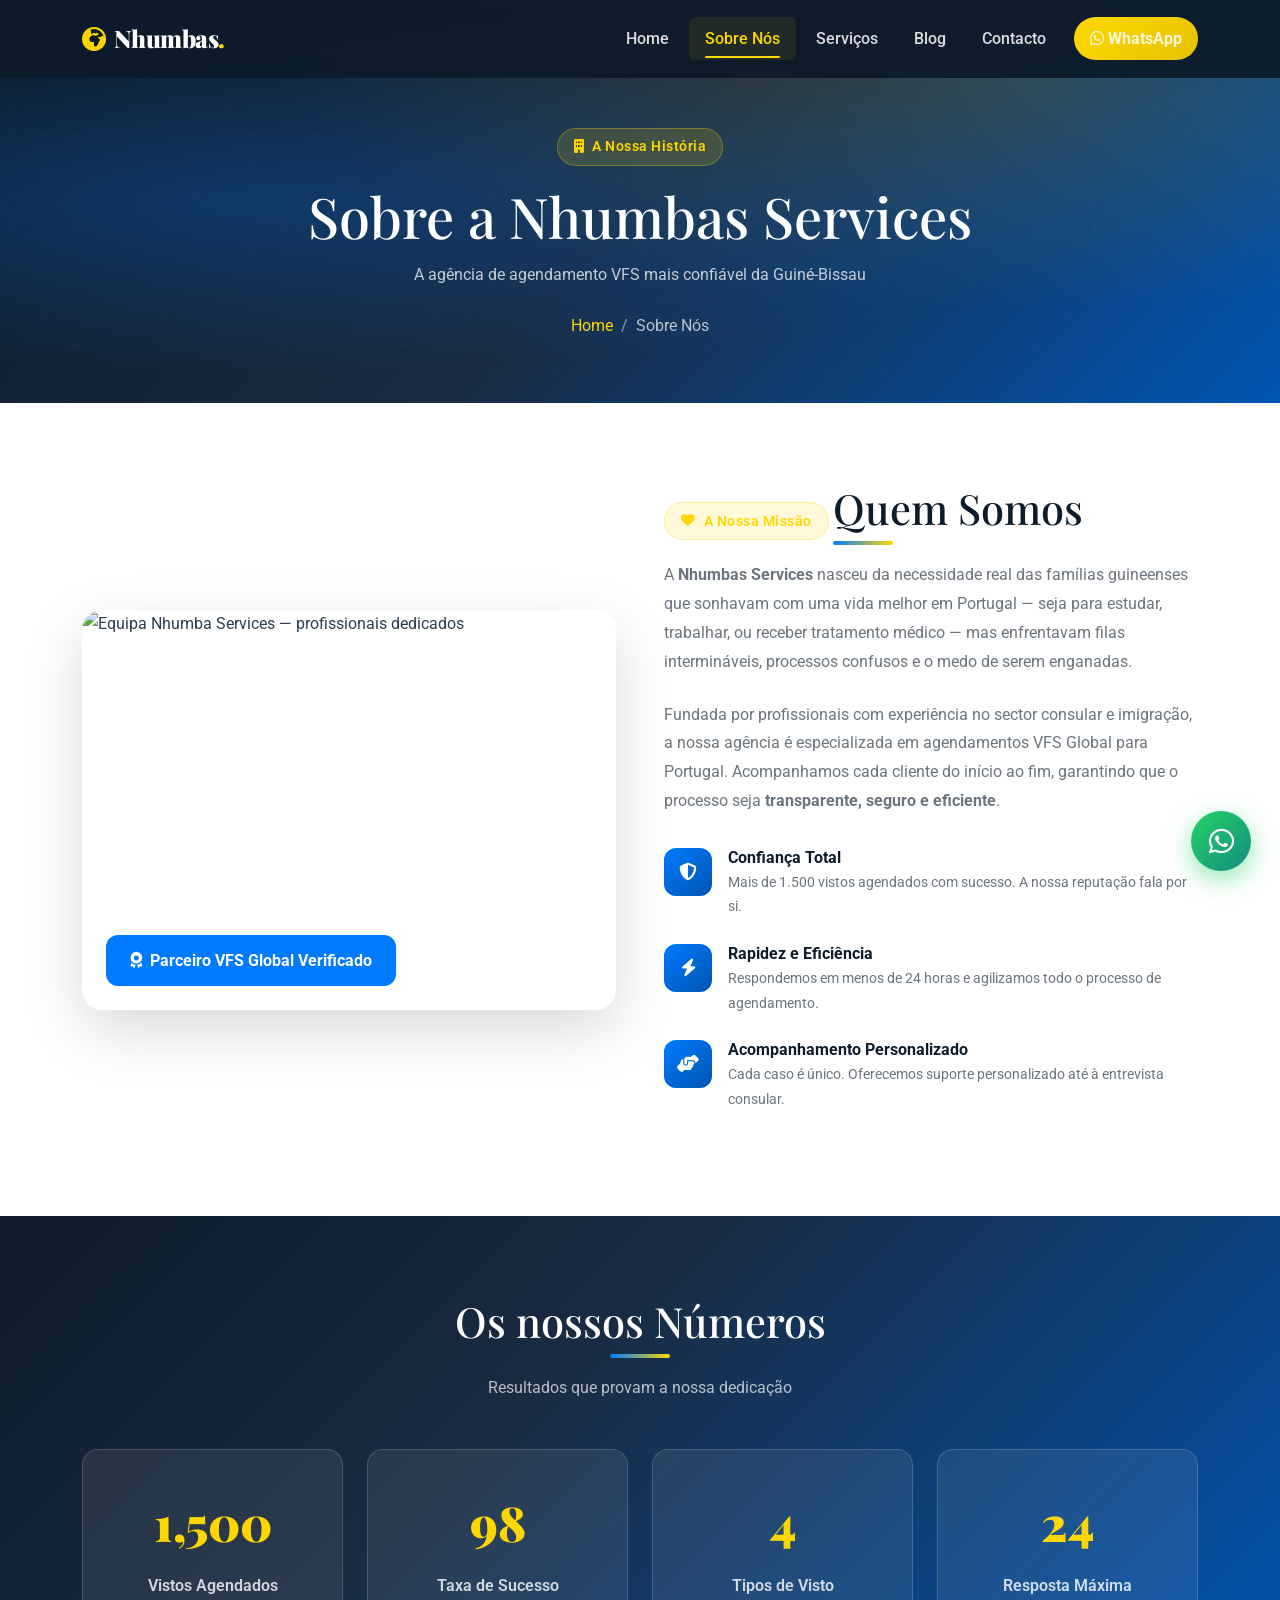
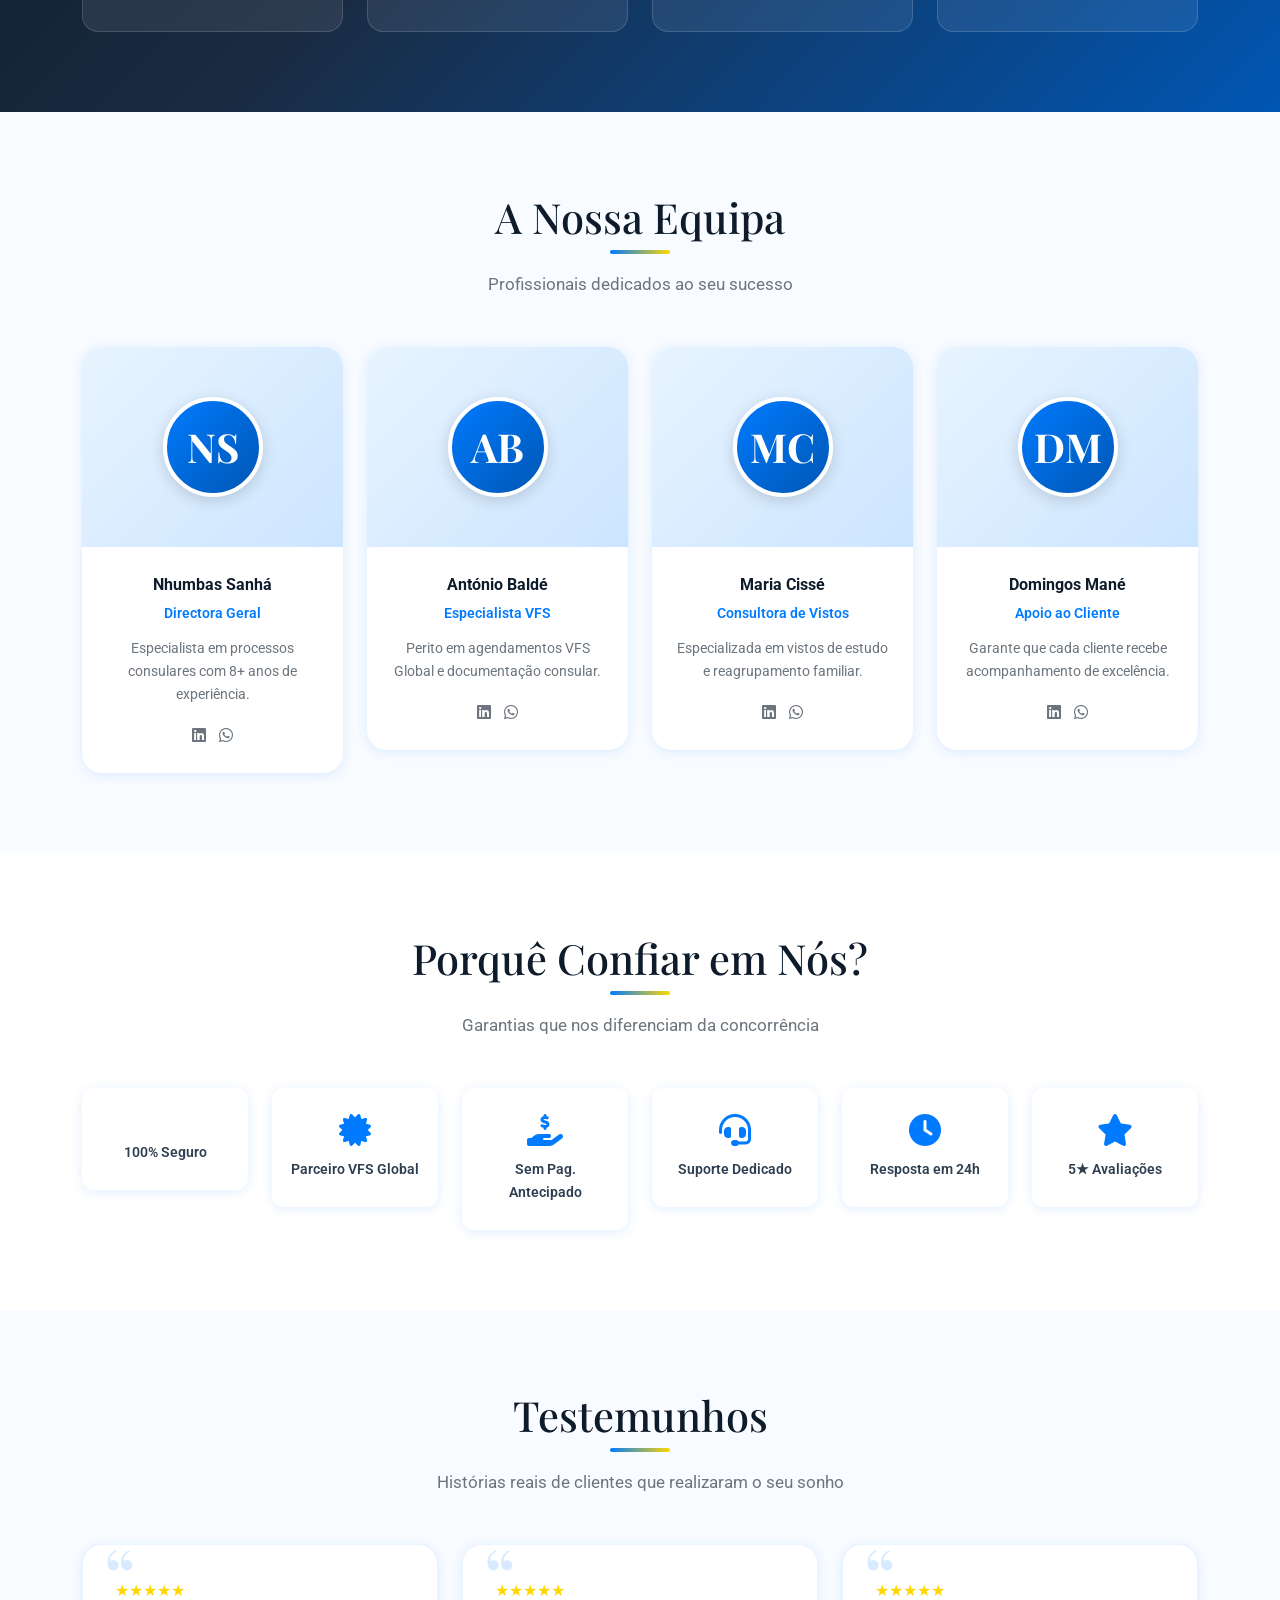
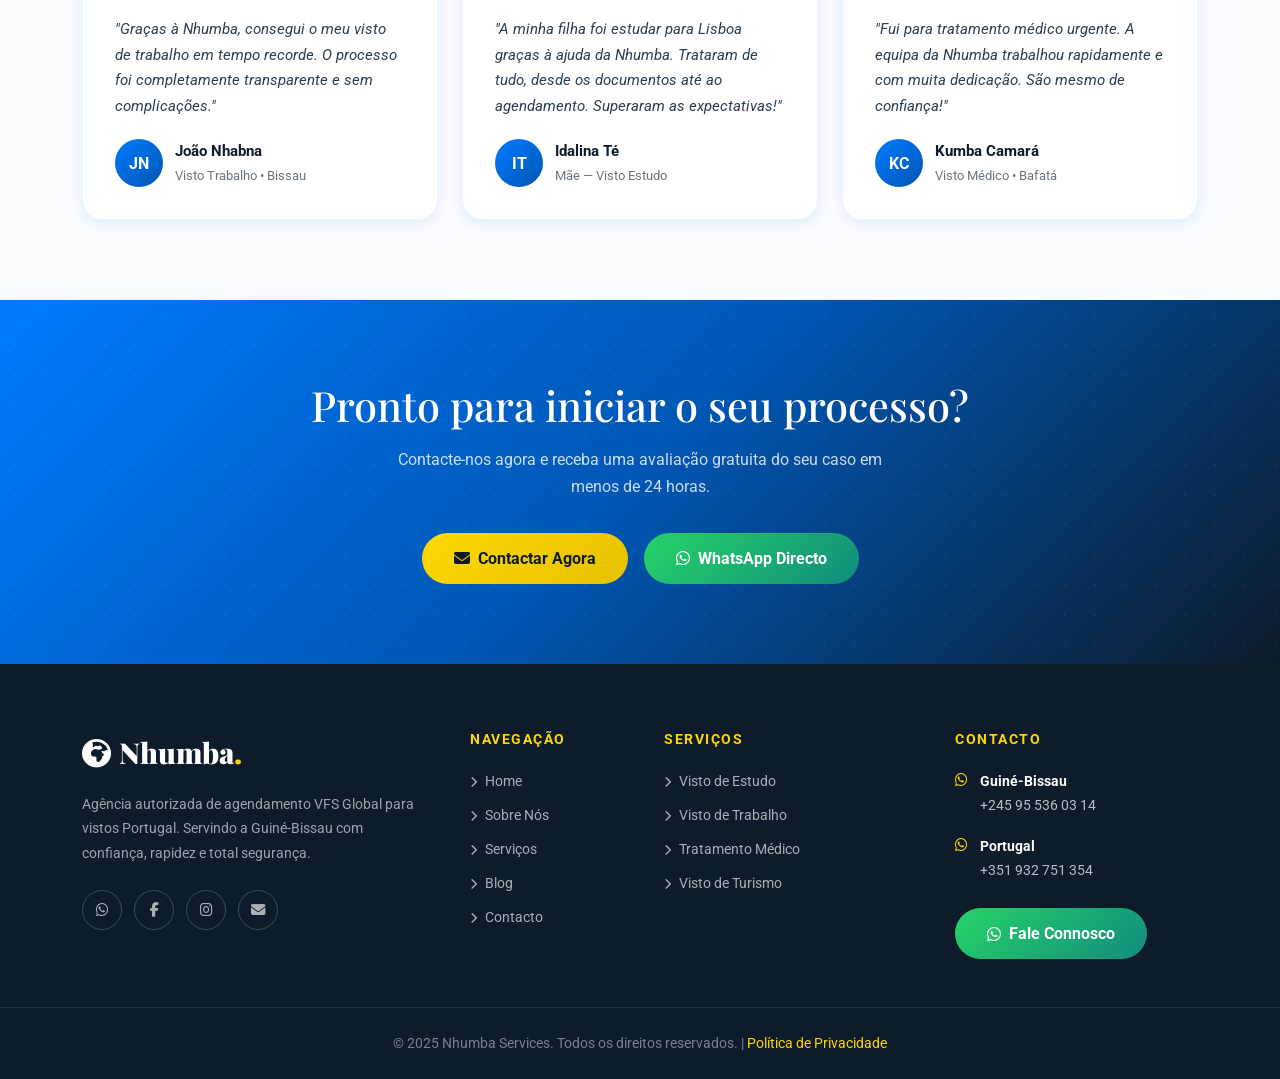
==== about.html @ 0d343d37 "first commit" ====
<!DOCTYPE html>
<html lang="pt">
<head>
  <meta charset="UTF-8"/>
  <meta name="viewport" content="width=device-width, initial-scale=1.0"/>
  <title>Sobre Nós — Nhumbas Services | Agência VFS Guiné-Bissau</title>
  <meta name="description" content="Conheça a Nhumbas Services, a agência mais confiável da Guiné-Bissau para agendamentos VFS Global. A nossa história, missão e equipa."/>
  <link rel="preconnect" href="https://fonts.googleapis.com"/>
  <link rel="preconnect" href="https://fonts.gstatic.com" crossorigin/>
  <link href="https://fonts.googleapis.com/css2?family=Roboto:wght@300;400;500;700;900&family=Playfair+Display:wght@700;900&display=swap" rel="stylesheet"/>
  <link rel="stylesheet" href="https://cdnjs.cloudflare.com/ajax/libs/font-awesome/6.5.0/css/all.min.css"/>
  <link rel="stylesheet" href="https://cdnjs.cloudflare.com/ajax/libs/bootstrap/5.3.2/css/bootstrap.min.css"/>
  <link rel="stylesheet" href="https://cdnjs.cloudflare.com/ajax/libs/aos/2.3.4/aos.css"/>
  <link rel="stylesheet" href="assets/css/style.css"/>
</head>
<body>

<!-- NAVBAR -->
<nav class="navbar navbar-expand-lg fixed-top" id="mainNav">
  <div class="container">
    <a class="navbar-brand" href="index.html"><i class="fas fa-globe-africa me-2 text-accent"></i>Nhumbas<span>.</span></a>
    <button class="navbar-toggler" type="button" data-bs-toggle="collapse" data-bs-target="#navbarNav">
      <span class="navbar-toggler-icon"></span>
    </button>
    <div class="collapse navbar-collapse justify-content-end" id="navbarNav">
      <ul class="navbar-nav align-items-lg-center gap-lg-1">
        <li class="nav-item"><a class="nav-link" href="index.html">Home</a></li>
        <li class="nav-item"><a class="nav-link active" href="about.html">Sobre Nós</a></li>
        <li class="nav-item"><a class="nav-link" href="services.html">Serviços</a></li>
        <li class="nav-item"><a class="nav-link" href="blog.html">Blog</a></li>
        <li class="nav-item"><a class="nav-link" href="contact.html">Contacto</a></li>
        <li class="nav-item"><a class="nav-link nav-cta" href="https://wa.me/24595536314" target="_blank" rel="noopener"><i class="fab fa-whatsapp"></i> WhatsApp</a></li>
      </ul>
    </div>
  </div>
</nav>

<!-- PAGE HERO -->
<section class="page-hero">
  <div class="hero-img-bg" style="background-image:url('https://images.unsplash.com/photo-1436491865332-7a61a109cc05?w=1400&q=60');"></div>
  <div class="hero-bg-overlay"></div>
  <div class="page-hero-pattern"></div>
  <div class="container page-hero-content text-center">
    <div data-aos="fade-up">
      <span class="hero-badge mb-3"><i class="fas fa-building"></i> A Nossa História</span>
      <h1>Sobre a Nhumbas Services</h1>
      <p style="color:rgba(255,255,255,.75);max-width:600px;margin:.75rem auto 1.5rem;">
        A agência de agendamento VFS mais confiável da Guiné-Bissau
      </p>
      <nav aria-label="breadcrumb">
        <ol class="breadcrumb justify-content-center">
          <li class="breadcrumb-item"><a href="index.html">Home</a></li>
          <li class="breadcrumb-item active">Sobre Nós</li>
        </ol>
      </nav>
    </div>
  </div>
</section>

<!-- ============================================================
     STORY SECTION
     ============================================================ -->
<section class="section-pad">
  <div class="container">
    <div class="row align-items-center g-5">
      <div class="col-lg-6" data-aos="fade-right">
        <div class="about-img-wrap">
          <img src="https://images.unsplash.com/photo-1529156069898-49953e39b3ac?w=800&q=80"
               alt="Equipa Nhumba Services — profissionais dedicados" />
          <div class="about-img-badge">
            <i class="fas fa-award me-2"></i>Parceiro VFS Global Verificado
          </div>
        </div>
      </div>
      <div class="col-lg-6" data-aos="fade-left">
        <span class="hero-badge mb-3 d-inline-flex"><i class="fas fa-heart"></i> A Nossa Missão</span>
        <h2 class="section-title">Quem Somos</h2>
        <p style="color:var(--text-light);line-height:1.8;margin-bottom:1.5rem;">
          A <strong>Nhumbas Services</strong> nasceu da necessidade real das famílias guineenses que sonhavam com uma vida melhor em Portugal — seja para estudar, trabalhar, ou receber tratamento médico — mas enfrentavam filas intermináveis, processos confusos e o medo de serem enganadas.
        </p>
        <p style="color:var(--text-light);line-height:1.8;margin-bottom:2rem;">
          Fundada por profissionais com experiência no sector consular e imigração, a nossa agência é especializada em agendamentos VFS Global para Portugal. Acompanhamos cada cliente do início ao fim, garantindo que o processo seja <strong>transparente, seguro e eficiente</strong>.
        </p>

        <div class="value-item">
          <div class="value-icon"><i class="fas fa-shield-alt"></i></div>
          <div class="value-text">
            <h6>Confiança Total</h6>
            <p>Mais de 1.500 vistos agendados com sucesso. A nossa reputação fala por si.</p>
          </div>
        </div>
        <div class="value-item">
          <div class="value-icon"><i class="fas fa-bolt"></i></div>
          <div class="value-text">
            <h6>Rapidez e Eficiência</h6>
            <p>Respondemos em menos de 24 horas e agilizamos todo o processo de agendamento.</p>
          </div>
        </div>
        <div class="value-item">
          <div class="value-icon"><i class="fas fa-hands-helping"></i></div>
          <div class="value-text">
            <h6>Acompanhamento Personalizado</h6>
            <p>Cada caso é único. Oferecemos suporte personalizado até à entrevista consular.</p>
          </div>
        </div>
      </div>
    </div>
  </div>
</section>

<!-- ============================================================
     NUMBERS / STATS
     ============================================================ -->
<section class="section-pad bg-primary-gradient">
  <div class="container">
    <div class="text-center mb-5" data-aos="fade-up">
      <h2 style="color:#fff;" class="section-title text-center" style="color:#fff">Os nossos Números</h2>
      <p style="color:rgba(255,255,255,.7);">Resultados que provam a nossa dedicação</p>
    </div>
    <div class="row g-4 text-center">
      <div class="col-6 col-md-3" data-aos="zoom-in" data-aos-delay="0">
        <div style="background:rgba(255,255,255,.08);border-radius:16px;padding:2rem 1rem;border:1px solid rgba(255,255,255,.15);">
          <div style="font-family:var(--font-display);font-size:3rem;font-weight:900;color:var(--accent);" data-counter="1500" data-suffix="+">0+</div>
          <div style="color:rgba(255,255,255,.8);font-weight:600;margin-top:.5rem;">Vistos Agendados</div>
        </div>
      </div>
      <div class="col-6 col-md-3" data-aos="zoom-in" data-aos-delay="100">
        <div style="background:rgba(255,255,255,.08);border-radius:16px;padding:2rem 1rem;border:1px solid rgba(255,255,255,.15);">
          <div style="font-family:var(--font-display);font-size:3rem;font-weight:900;color:var(--accent);" data-counter="98" data-suffix="%">0%</div>
          <div style="color:rgba(255,255,255,.8);font-weight:600;margin-top:.5rem;">Taxa de Sucesso</div>
        </div>
      </div>
      <div class="col-6 col-md-3" data-aos="zoom-in" data-aos-delay="200">
        <div style="background:rgba(255,255,255,.08);border-radius:16px;padding:2rem 1rem;border:1px solid rgba(255,255,255,.15);">
          <div style="font-family:var(--font-display);font-size:3rem;font-weight:900;color:var(--accent);" data-counter="4" data-suffix="">0</div>
          <div style="color:rgba(255,255,255,.8);font-weight:600;margin-top:.5rem;">Tipos de Visto</div>
        </div>
      </div>
      <div class="col-6 col-md-3" data-aos="zoom-in" data-aos-delay="300">
        <div style="background:rgba(255,255,255,.08);border-radius:16px;padding:2rem 1rem;border:1px solid rgba(255,255,255,.15);">
          <div style="font-family:var(--font-display);font-size:3rem;font-weight:900;color:var(--accent);" data-counter="24" data-suffix="h">0h</div>
          <div style="color:rgba(255,255,255,.8);font-weight:600;margin-top:.5rem;">Resposta Máxima</div>
        </div>
      </div>
    </div>
  </div>
</section>

<!-- ============================================================
     TEAM
     ============================================================ -->
<section class="section-pad bg-light-blue">
  <div class="container">
    <div class="text-center mb-5" data-aos="fade-up">
      <h2 class="section-title text-center">A Nossa Equipa</h2>
      <p class="section-subtitle">Profissionais dedicados ao seu sucesso</p>
    </div>
    <div class="row g-4 justify-content-center">
      <div class="col-sm-6 col-lg-3" data-aos="fade-up" data-aos-delay="0">
        <div class="team-card">
          <div class="team-img-wrap">
            <div class="team-avatar">NS</div>
          </div>
          <div class="team-info">
            <div class="team-name">Nhumbas Sanhá</div>
            <div class="team-role">Directora Geral</div>
            <p style="color:var(--text-light);font-size:.85rem;margin-bottom:1rem;">Especialista em processos consulares com 8+ anos de experiência.</p>
            <div class="team-social">
              <a href="#" aria-label="LinkedIn"><i class="fab fa-linkedin"></i></a>
              <a href="https://wa.me/245955360314" aria-label="WhatsApp"><i class="fab fa-whatsapp"></i></a>
            </div>
          </div>
        </div>
      </div>
      <div class="col-sm-6 col-lg-3" data-aos="fade-up" data-aos-delay="100">
        <div class="team-card">
          <div class="team-img-wrap">
            <div class="team-avatar">AB</div>
          </div>
          <div class="team-info">
            <div class="team-name">António Baldé</div>
            <div class="team-role">Especialista VFS</div>
            <p style="color:var(--text-light);font-size:.85rem;margin-bottom:1rem;">Perito em agendamentos VFS Global e documentação consular.</p>
            <div class="team-social">
              <a href="#" aria-label="LinkedIn"><i class="fab fa-linkedin"></i></a>
              <a href="https://wa.me/245955360314" aria-label="WhatsApp"><i class="fab fa-whatsapp"></i></a>
            </div>
          </div>
        </div>
      </div>
      <div class="col-sm-6 col-lg-3" data-aos="fade-up" data-aos-delay="200">
        <div class="team-card">
          <div class="team-img-wrap">
            <div class="team-avatar">MC</div>
          </div>
          <div class="team-info">
            <div class="team-name">Maria Cissé</div>
            <div class="team-role">Consultora de Vistos</div>
            <p style="color:var(--text-light);font-size:.85rem;margin-bottom:1rem;">Especializada em vistos de estudo e reagrupamento familiar.</p>
            <div class="team-social">
              <a href="#" aria-label="LinkedIn"><i class="fab fa-linkedin"></i></a>
              <a href="https://wa.me/245955360314" aria-label="WhatsApp"><i class="fab fa-whatsapp"></i></a>
            </div>
          </div>
        </div>
      </div>
      <div class="col-sm-6 col-lg-3" data-aos="fade-up" data-aos-delay="300">
        <div class="team-card">
          <div class="team-img-wrap">
            <div class="team-avatar">DM</div>
          </div>
          <div class="team-info">
            <div class="team-name">Domingos Mané</div>
            <div class="team-role">Apoio ao Cliente</div>
            <p style="color:var(--text-light);font-size:.85rem;margin-bottom:1rem;">Garante que cada cliente recebe acompanhamento de excelência.</p>
            <div class="team-social">
              <a href="#" aria-label="LinkedIn"><i class="fab fa-linkedin"></i></a>
              <a href="https://wa.me/245955360314" aria-label="WhatsApp"><i class="fab fa-whatsapp"></i></a>
            </div>
          </div>
        </div>
      </div>
    </div>
  </div>
</section>

<!-- ============================================================
     TRUST BADGES
     ============================================================ -->
<section class="section-pad">
  <div class="container">
    <div class="text-center mb-5" data-aos="fade-up">
      <h2 class="section-title text-center">Porquê Confiar em Nós?</h2>
      <p class="section-subtitle">Garantias que nos diferenciam da concorrência</p>
    </div>
    <div class="row g-4">
      <div class="col-6 col-md-4 col-lg-2" data-aos="zoom-in" data-aos-delay="0">
        <div class="trust-badge">
          <i class="fas fa-shield-check"></i>
          <p>100% Seguro</p>
        </div>
      </div>
      <div class="col-6 col-md-4 col-lg-2" data-aos="zoom-in" data-aos-delay="50">
        <div class="trust-badge">
          <i class="fas fa-certificate"></i>
          <p>Parceiro VFS Global</p>
        </div>
      </div>
      <div class="col-6 col-md-4 col-lg-2" data-aos="zoom-in" data-aos-delay="100">
        <div class="trust-badge">
          <i class="fas fa-hand-holding-usd"></i>
          <p>Sem Pag. Antecipado</p>
        </div>
      </div>
      <div class="col-6 col-md-4 col-lg-2" data-aos="zoom-in" data-aos-delay="150">
        <div class="trust-badge">
          <i class="fas fa-headset"></i>
          <p>Suporte Dedicado</p>
        </div>
      </div>
      <div class="col-6 col-md-4 col-lg-2" data-aos="zoom-in" data-aos-delay="200">
        <div class="trust-badge">
          <i class="fas fa-clock"></i>
          <p>Resposta em 24h</p>
        </div>
      </div>
      <div class="col-6 col-md-4 col-lg-2" data-aos="zoom-in" data-aos-delay="250">
        <div class="trust-badge">
          <i class="fas fa-star"></i>
          <p>5★ Avaliações</p>
        </div>
      </div>
    </div>
  </div>
</section>

<!-- ============================================================
     TESTIMONIALS
     ============================================================ -->
<section class="section-pad bg-light-blue">
  <div class="container">
    <div class="text-center mb-5" data-aos="fade-up">
      <h2 class="section-title text-center">Testemunhos</h2>
      <p class="section-subtitle">Histórias reais de clientes que realizaram o seu sonho</p>
    </div>
    <div class="row g-4">
      <div class="col-md-6 col-lg-4" data-aos="fade-up" data-aos-delay="0">
        <div class="testimonial-card h-100">
          <div class="testimonial-stars">★★★★★</div>
          <p class="testimonial-text">"Graças à Nhumba, consegui o meu visto de trabalho em tempo recorde. O processo foi completamente transparente e sem complicações."</p>
          <div class="testimonial-author">
            <div class="author-avatar">JN</div>
            <div><div class="author-name">João Nhabna</div><div class="author-role">Visto Trabalho • Bissau</div></div>
          </div>
        </div>
      </div>
      <div class="col-md-6 col-lg-4" data-aos="fade-up" data-aos-delay="100">
        <div class="testimonial-card h-100">
          <div class="testimonial-stars">★★★★★</div>
          <p class="testimonial-text">"A minha filha foi estudar para Lisboa graças à ajuda da Nhumba. Trataram de tudo, desde os documentos até ao agendamento. Superaram as expectativas!"</p>
          <div class="testimonial-author">
            <div class="author-avatar">IT</div>
            <div><div class="author-name">Idalina Té</div><div class="author-role">Mãe — Visto Estudo</div></div>
          </div>
        </div>
      </div>
      <div class="col-md-6 col-lg-4" data-aos="fade-up" data-aos-delay="200">
        <div class="testimonial-card h-100">
          <div class="testimonial-stars">★★★★★</div>
          <p class="testimonial-text">"Fui para tratamento médico urgente. A equipa da Nhumba trabalhou rapidamente e com muita dedicação. São mesmo de confiança!"</p>
          <div class="testimonial-author">
            <div class="author-avatar">KC</div>
            <div><div class="author-name">Kumba Camará</div><div class="author-role">Visto Médico • Bafatá</div></div>
          </div>
        </div>
      </div>
    </div>
  </div>
</section>

<!-- CTA -->
<section class="cta-section">
  <div class="container content text-center">
    <h2 style="color:#fff;margin-bottom:1rem;" data-aos="fade-up">Pronto para iniciar o seu processo?</h2>
    <p style="color:rgba(255,255,255,.8);margin-bottom:2rem;max-width:500px;margin-left:auto;margin-right:auto;" data-aos="fade-up" data-aos-delay="100">
      Contacte-nos agora e receba uma avaliação gratuita do seu caso em menos de 24 horas.
    </p>
    <div class="d-flex gap-3 justify-content-center flex-wrap" data-aos="fade-up" data-aos-delay="200">
      <a href="contact.html" class="btn-accent-custom"><i class="fas fa-envelope"></i> Contactar Agora</a>
      <a href="https://wa.me/245955360314" class="btn-whatsapp" target="_blank" rel="noopener" data-whatsapp="gw"><i class="fab fa-whatsapp"></i> WhatsApp Directo</a>
    </div>
  </div>
</section>

<!-- FOOTER -->
<footer>
  <div class="container">
    <div class="row g-5">
      <div class="col-lg-4 col-md-6">
        <div class="footer-brand"><i class="fas fa-globe-africa me-2"></i>Nhumba<span>.</span></div>
        <p class="footer-desc">Agência autorizada de agendamento VFS Global para vistos Portugal. Servindo a Guiné-Bissau com confiança, rapidez e total segurança.</p>
        <div class="footer-social">
          <a href="https://wa.me/245955360314" target="_blank" rel="noopener" aria-label="WhatsApp"><i class="fab fa-whatsapp"></i></a>
          <a href="#" aria-label="Facebook"><i class="fab fa-facebook-f"></i></a>
          <a href="#" aria-label="Instagram"><i class="fab fa-instagram"></i></a>
          <a href="mailto:info@nhumbaservices.com" aria-label="Email"><i class="fas fa-envelope"></i></a>
        </div>
      </div>
      <div class="col-lg-2 col-md-6 col-6">
        <div class="footer-heading">Navegação</div>
        <ul class="footer-links">
          <li><a href="index.html"><i class="fas fa-chevron-right"></i> Home</a></li>
          <li><a href="about.html"><i class="fas fa-chevron-right"></i> Sobre Nós</a></li>
          <li><a href="services.html"><i class="fas fa-chevron-right"></i> Serviços</a></li>
          <li><a href="blog.html"><i class="fas fa-chevron-right"></i> Blog</a></li>
          <li><a href="contact.html"><i class="fas fa-chevron-right"></i> Contacto</a></li>
        </ul>
      </div>
      <div class="col-lg-3 col-md-6 col-6">
        <div class="footer-heading">Serviços</div>
        <ul class="footer-links">
          <li><a href="services.html#estudo"><i class="fas fa-chevron-right"></i> Visto de Estudo</a></li>
          <li><a href="services.html#trabalho"><i class="fas fa-chevron-right"></i> Visto de Trabalho</a></li>
          <li><a href="services.html#medico"><i class="fas fa-chevron-right"></i> Tratamento Médico</a></li>
          <li><a href="services.html#turismo"><i class="fas fa-chevron-right"></i> Visto de Turismo</a></li>
        </ul>
      </div>
      <div class="col-lg-3 col-md-6">
        <div class="footer-heading">Contacto</div>
        <div class="footer-contact-item"><i class="fab fa-whatsapp"></i><span><strong style="color:#fff;display:block;">Guiné-Bissau</strong>+245 95 536 03 14</span></div>
        <div class="footer-contact-item"><i class="fab fa-whatsapp"></i><span><strong style="color:#fff;display:block;">Portugal</strong>+351 932 751 354</span></div>
        <a href="https://wa.me/245955360314" class="btn-whatsapp mt-2" target="_blank" rel="noopener" data-whatsapp="gw"><i class="fab fa-whatsapp"></i> Fale Connosco</a>
      </div>
    </div>
  </div>
  <div class="footer-bottom">
    <div class="container">© 2025 Nhumba Services. Todos os direitos reservados. | <a href="contact.html">Política de Privacidade</a></div>
  </div>
</footer>

<a class="whatsapp-float" href="https://wa.me/245955360314" target="_blank" rel="noopener" data-whatsapp="gw" aria-label="WhatsApp">
  <i class="fab fa-whatsapp"></i>
  <span class="whatsapp-tooltip">Fale connosco!</span>
</a>
<button id="backToTop" style="position:fixed;bottom:1.8rem;right:5rem;width:44px;height:44px;background:var(--primary);color:#fff;border:none;border-radius:50%;font-size:1.1rem;cursor:pointer;opacity:0;transition:all .3s;z-index:999;" aria-label="Topo"><i class="fas fa-arrow-up"></i></button>

<script src="https://cdnjs.cloudflare.com/ajax/libs/bootstrap/5.3.2/js/bootstrap.bundle.min.js"></script>
<script src="https://cdnjs.cloudflare.com/ajax/libs/aos/2.3.4/aos.js"></script>
<script src="assets/js/main.js"></script>
</body>
</html>
---- assets/css/style.css ----
/* ============================================================
   Nhumbas Services — Custom Stylesheet
   Travel-themed, high-conversion, mobile-first
   ============================================================ */

/* --- Google Fonts & Root Variables --- */
@import url('https://fonts.googleapis.com/css2?family=Roboto:wght@300;400;500;700;900&family=Playfair+Display:wght@700;900&display=swap');

:root {
  --primary:        #007BFF;
  --primary-dark:   #0056b3;
  --primary-light:  #e8f4ff;
  --accent:         #FFD700;
  --accent-dark:    #e6c200;
  --success:        #28a745;
  --dark:           #0d1b2a;
  --dark-mid:       #1a2b42;
  --text:           #2c3e50;
  --text-light:     #6c757d;
  --white:          #ffffff;
  --bg-light:       #f8fbff;
  --border:         #dee2e6;
  --shadow-sm:      0 2px 12px rgba(0,123,255,.12);
  --shadow-md:      0 8px 32px rgba(0,123,255,.18);
  --shadow-lg:      0 20px 60px rgba(0,0,0,.15);
  --radius:         12px;
  --radius-lg:      20px;
  --transition:     all .3s cubic-bezier(.4,0,.2,1);
  --font-display:   'Playfair Display', Georgia, serif;
  --font-body:      'Roboto', sans-serif;
}

/* --- Base Reset & Body --- */
*, *::before, *::after { box-sizing: border-box; margin: 0; padding: 0; }

html { scroll-behavior: smooth; font-size: 16px; }

body {
  font-family: var(--font-body);
  color: var(--text);
  background: var(--white);
  overflow-x: hidden;
  line-height: 1.7;
}

/* --- Typography --- */
h1, h2, h3, h4 { font-family: var(--font-display); line-height: 1.2; }
h1 { font-size: clamp(2rem, 5vw, 3.5rem); }
h2 { font-size: clamp(1.6rem, 3.5vw, 2.6rem); }
h3 { font-size: clamp(1.2rem, 2.5vw, 1.6rem); }

a { color: var(--primary); text-decoration: none; transition: var(--transition); }
a:hover { color: var(--primary-dark); }

.section-title {
  position: relative;
  display: inline-block;
  margin-bottom: 1rem;
  color: var(--dark);
}
.section-title::after {
  content: '';
  display: block;
  width: 60px;
  height: 4px;
  background: linear-gradient(90deg, var(--primary), var(--accent));
  border-radius: 2px;
  margin-top: .5rem;
}
.section-title.text-center::after { margin: .5rem auto 0; }

.section-subtitle {
  color: var(--text-light);
  font-size: 1.05rem;
  max-width: 600px;
  margin: 0 auto 3rem;
}

/* --- Utility --- */
.text-accent   { color: var(--accent) !important; }
.text-primary  { color: var(--primary) !important; }
.bg-primary-gradient {
  background: linear-gradient(135deg, var(--dark) 0%, var(--dark-mid) 40%, var(--primary-dark) 100%);
}
.fw-900 { font-weight: 900; }

/* ============================================================
   NAVBAR
   ============================================================ */
#mainNav {
  background: rgba(13,27,42,.95);
  backdrop-filter: blur(10px);
  -webkit-backdrop-filter: blur(10px);
  transition: var(--transition);
  padding: .8rem 0;
  border-bottom: 2px solid transparent;
}
#mainNav.scrolled {
  background: rgba(13,27,42,1);
  box-shadow: var(--shadow-md);
  border-bottom-color: var(--accent);
}
#mainNav .navbar-brand {
  font-family: var(--font-display);
  font-size: 1.5rem;
  font-weight: 900;
  color: var(--white) !important;
  letter-spacing: -.5px;
}
#mainNav .navbar-brand span { color: var(--accent); }
#mainNav .nav-link {
  color: rgba(255,255,255,.85) !important;
  font-weight: 500;
  padding: .5rem 1rem !important;
  border-radius: 6px;
  transition: var(--transition);
  position: relative;
}
#mainNav .nav-link::after {
  content: '';
  position: absolute;
  bottom: 2px; left: 50%; right: 50%;
  height: 2px;
  background: var(--accent);
  transition: var(--transition);
  border-radius: 2px;
}
#mainNav .nav-link:hover,
#mainNav .nav-link.active {
  color: var(--accent) !important;
  background: rgba(255,215,0,.08);
}
#mainNav .nav-link:hover::after,
#mainNav .nav-link.active::after { left: 1rem; right: 1rem; }

.navbar-toggler {
  border: 2px solid var(--accent) !important;
  border-radius: 6px !important;
}
.navbar-toggler-icon {
  background-image: url("data:image/svg+xml,%3csvg xmlns='http://www.w3.org/2000/svg' viewBox='0 0 30 30'%3e%3cpath stroke='%23FFD700' stroke-linecap='round' stroke-miterlimit='10' stroke-width='2' d='M4 7h22M4 15h22M4 23h22'/%3e%3c/svg%3e") !important;
}
.nav-cta {
  background: linear-gradient(135deg, var(--accent), var(--accent-dark)) !important;
  color: var(--dark) !important;
  font-weight: 700 !important;
  padding: .45rem 1.2rem !important;
  border-radius: 25px !important;
  margin-left: .5rem;
}
.nav-cta:hover { transform: translateY(-1px); box-shadow: 0 4px 15px rgba(255,215,0,.4); }
.nav-cta::after { display: none !important; }

/* ============================================================
   HERO — INDEX
   ============================================================ */
.hero-section {
  min-height: 100vh;
  position: relative;
  display: flex;
  align-items: center;
  overflow: hidden;
  background: linear-gradient(135deg, var(--dark) 0%, #0a2540 45%, #0d3a6b 100%);
}
.hero-bg-overlay {
  position: absolute; inset: 0;
  background:
    radial-gradient(ellipse at 20% 50%, rgba(0,123,255,.25) 0%, transparent 60%),
    radial-gradient(ellipse at 80% 20%, rgba(255,215,0,.12) 0%, transparent 50%);
  z-index: 1;
}
.hero-img-bg {
  position: absolute; inset: 0;
  background: url('https://images.unsplash.com/photo-1436491865332-7a61a109cc05?w=1600&q=80') center/cover no-repeat;
  opacity: .18;
  z-index: 0;
}
.hero-pattern {
  position: absolute; inset: 0;
  background-image: radial-gradient(rgba(255,255,255,.03) 1px, transparent 1px);
  background-size: 40px 40px;
  z-index: 1;
}
.hero-content { position: relative; z-index: 2; }

.hero-badge {
  display: inline-flex;
  align-items: center;
  gap: .5rem;
  background: rgba(255,215,0,.15);
  border: 1px solid rgba(255,215,0,.3);
  color: var(--accent);
  padding: .4rem 1rem;
  border-radius: 25px;
  font-size: .85rem;
  font-weight: 600;
  letter-spacing: .5px;
  margin-bottom: 1.5rem;
}
.hero-title {
  color: var(--white);
  font-size: clamp(2.4rem, 6vw, 4.5rem);
  font-weight: 900;
  line-height: 1.1;
  margin-bottom: 1rem;
  text-shadow: 0 2px 20px rgba(0,0,0,.3);
}
.hero-title span { color: var(--accent); }

.hero-route {
  display: flex;
  align-items: center;
  gap: 1rem;
  margin-bottom: 1.5rem;
  flex-wrap: wrap;
}
.hero-route .flag-pill {
  display: inline-flex;
  align-items: center;
  gap: .6rem;
  background: rgba(255,255,255,.1);
  border: 1px solid rgba(255,255,255,.2);
  backdrop-filter: blur(10px);
  padding: .5rem 1.2rem;
  border-radius: 30px;
  color: var(--white);
  font-weight: 700;
  font-size: 1rem;
}
.hero-route .arrow-icon {
  font-size: 1.5rem;
  color: var(--accent);
  animation: pulse-arrow 1.5s ease-in-out infinite;
}
@keyframes pulse-arrow {
  0%,100% { transform: translateX(0); }
  50% { transform: translateX(6px); }
}

.hero-subtitle {
  color: rgba(255,255,255,.82);
  font-size: 1.15rem;
  margin-bottom: 2.5rem;
  font-weight: 400;
}

.hero-btns { display: flex; gap: 1rem; flex-wrap: wrap; }
.btn-hero-primary {
  background: linear-gradient(135deg, var(--primary), #0056cc);
  color: var(--white);
  border: none;
  padding: .9rem 2.2rem;
  border-radius: 30px;
  font-weight: 700;
  font-size: 1rem;
  display: inline-flex;
  align-items: center;
  gap: .5rem;
  box-shadow: 0 8px 25px rgba(0,123,255,.4);
  transition: var(--transition);
}
.btn-hero-primary:hover {
  transform: translateY(-3px);
  box-shadow: 0 14px 35px rgba(0,123,255,.5);
  color: var(--white);
}
.btn-hero-outline {
  background: transparent;
  color: var(--white);
  border: 2px solid rgba(255,255,255,.4);
  padding: .9rem 2.2rem;
  border-radius: 30px;
  font-weight: 600;
  font-size: 1rem;
  display: inline-flex;
  align-items: center;
  gap: .5rem;
  transition: var(--transition);
}
.btn-hero-outline:hover {
  border-color: var(--accent);
  color: var(--accent);
  background: rgba(255,215,0,.08);
  transform: translateY(-3px);
}

/* Floating stats card */
.hero-stats-card {
  background: rgba(255,255,255,.08);
  border: 1px solid rgba(255,255,255,.15);
  backdrop-filter: blur(20px);
  border-radius: var(--radius-lg);
  padding: 2rem;
  color: var(--white);
}
.stat-item { text-align: center; padding: 1rem 0; }
.stat-number {
  font-family: var(--font-display);
  font-size: 2.4rem;
  font-weight: 900;
  color: var(--accent);
  display: block;
  line-height: 1;
}
.stat-label { font-size: .8rem; color: rgba(255,255,255,.7); margin-top: .3rem; }
.stat-divider { border-color: rgba(255,255,255,.15); }

/* Hero scroll indicator */
.scroll-indicator {
  position: absolute;
  bottom: 2rem; left: 50%;
  transform: translateX(-50%);
  z-index: 2;
  display: flex;
  flex-direction: column;
  align-items: center;
  gap: .4rem;
  color: rgba(255,255,255,.5);
  font-size: .75rem;
  letter-spacing: 1px;
  text-transform: uppercase;
  animation: bounce-scroll 2s ease-in-out infinite;
}
@keyframes bounce-scroll {
  0%,100% { transform: translateX(-50%) translateY(0); }
  50% { transform: translateX(-50%) translateY(6px); }
}

/* ============================================================
   PAGE HERO (inner pages)
   ============================================================ */
.page-hero {
  background: linear-gradient(135deg, var(--dark) 0%, var(--dark-mid) 50%, var(--primary-dark) 100%);
  padding: 8rem 0 4rem;
  position: relative;
  overflow: hidden;
}
.page-hero::before {
  content: '';
  position: absolute; inset: 0;
  background: url('https://images.unsplash.com/photo-1553729459-efe14ef6055d?w=1600&q=60') center/cover;
  opacity: .08;
}
.page-hero-pattern {
  position: absolute; inset: 0;
  background-image: radial-gradient(rgba(255,255,255,.03) 1px, transparent 1px);
  background-size: 30px 30px;
}
.page-hero-content { position: relative; z-index: 2; }
.page-hero h1 { color: var(--white); margin-bottom: .5rem; }
.page-hero .breadcrumb { background: none; padding: 0; margin: 0; }
.page-hero .breadcrumb-item a { color: var(--accent); }
.page-hero .breadcrumb-item.active { color: rgba(255,255,255,.7); }
.page-hero .breadcrumb-item + .breadcrumb-item::before { color: rgba(255,255,255,.5); }

/* ============================================================
   BUTTONS
   ============================================================ */
.btn-primary-custom {
  background: linear-gradient(135deg, var(--primary), var(--primary-dark));
  color: var(--white);
  border: none;
  padding: .75rem 2rem;
  border-radius: 30px;
  font-weight: 700;
  transition: var(--transition);
  display: inline-flex;
  align-items: center;
  gap: .5rem;
}
.btn-primary-custom:hover {
  transform: translateY(-3px);
  box-shadow: 0 10px 28px rgba(0,123,255,.35);
  color: var(--white);
}
.btn-accent-custom {
  background: linear-gradient(135deg, var(--accent), var(--accent-dark));
  color: var(--dark);
  border: none;
  padding: .75rem 2rem;
  border-radius: 30px;
  font-weight: 700;
  transition: var(--transition);
  display: inline-flex;
  align-items: center;
  gap: .5rem;
}
.btn-accent-custom:hover {
  transform: translateY(-3px);
  box-shadow: 0 10px 28px rgba(255,215,0,.4);
  color: var(--dark);
}
.btn-outline-custom {
  background: transparent;
  color: var(--primary);
  border: 2px solid var(--primary);
  padding: .75rem 2rem;
  border-radius: 30px;
  font-weight: 700;
  transition: var(--transition);
  display: inline-flex;
  align-items: center;
  gap: .5rem;
}
.btn-outline-custom:hover {
  background: var(--primary);
  color: var(--white);
  transform: translateY(-3px);
  box-shadow: var(--shadow-sm);
}
.btn-whatsapp {
  background: linear-gradient(135deg, #25d366, #128c7e);
  color: var(--white) !important;
  border: none;
  padding: .75rem 2rem;
  border-radius: 30px;
  font-weight: 700;
  transition: var(--transition);
  display: inline-flex;
  align-items: center;
  gap: .5rem;
  text-decoration: none;
}
.btn-whatsapp:hover {
  transform: translateY(-3px);
  box-shadow: 0 10px 28px rgba(37,211,102,.35);
}

/* ============================================================
   SECTION WRAPPERS
   ============================================================ */
.section-pad { padding: 5rem 0; }
.section-pad-sm { padding: 3rem 0; }
.bg-light-blue { background: var(--bg-light); }
.bg-dark-section {
  background: linear-gradient(135deg, var(--dark) 0%, var(--dark-mid) 100%);
  color: var(--white);
}

/* ============================================================
   BENEFITS STRIP
   ============================================================ */
.benefits-strip {
  background: linear-gradient(90deg, var(--dark) 0%, var(--dark-mid) 100%);
  padding: 1.5rem 0;
  border-top: 3px solid var(--accent);
}
.benefit-item {
  display: flex;
  align-items: center;
  gap: .75rem;
  color: var(--white);
  font-weight: 500;
  font-size: .95rem;
}
.benefit-item .check-icon {
  width: 28px; height: 28px;
  background: var(--success);
  border-radius: 50%;
  display: flex; align-items: center; justify-content: center;
  flex-shrink: 0;
  font-size: .75rem;
  color: var(--white);
}

/* ============================================================
   CARDS — GENERAL
   ============================================================ */
.card-custom {
  background: var(--white);
  border-radius: var(--radius-lg);
  box-shadow: var(--shadow-sm);
  border: none;
  transition: var(--transition);
  overflow: hidden;
}
.card-custom:hover {
  transform: translateY(-8px);
  box-shadow: var(--shadow-md);
}

/* ============================================================
   SERVICE CARDS
   ============================================================ */
.service-card {
  background: var(--white);
  border-radius: var(--radius-lg);
  padding: 2.5rem 2rem;
  text-align: center;
  box-shadow: var(--shadow-sm);
  transition: var(--transition);
  border: 2px solid transparent;
  position: relative;
  overflow: hidden;
}
.service-card::before {
  content: '';
  position: absolute;
  top: 0; left: 0; right: 0;
  height: 4px;
  background: linear-gradient(90deg, var(--primary), var(--accent));
  transform: scaleX(0);
  transform-origin: left;
  transition: var(--transition);
}
.service-card:hover::before { transform: scaleX(1); }
.service-card:hover {
  transform: translateY(-10px);
  box-shadow: var(--shadow-md);
  border-color: rgba(0,123,255,.15);
}
.service-icon {
  width: 80px; height: 80px;
  background: linear-gradient(135deg, var(--primary-light), #cce5ff);
  border-radius: 50%;
  display: flex; align-items: center; justify-content: center;
  margin: 0 auto 1.5rem;
  font-size: 2rem;
  color: var(--primary);
  transition: var(--transition);
}
.service-card:hover .service-icon {
  background: linear-gradient(135deg, var(--primary), var(--primary-dark));
  color: var(--white);
  transform: scale(1.1) rotate(-5deg);
}
.service-card h4 { color: var(--dark); margin-bottom: .75rem; font-size: 1.2rem; }
.service-card p { color: var(--text-light); font-size: .92rem; line-height: 1.6; }

/* ============================================================
   BENEFIT FEATURE CARDS
   ============================================================ */
.feature-card {
  background: var(--white);
  border-radius: var(--radius);
  padding: 2rem;
  box-shadow: var(--shadow-sm);
  border-left: 4px solid var(--primary);
  transition: var(--transition);
  height: 100%;
}
.feature-card:hover { transform: translateX(6px); box-shadow: var(--shadow-md); }
.feature-icon {
  width: 56px; height: 56px;
  background: var(--primary-light);
  border-radius: var(--radius);
  display: flex; align-items: center; justify-content: center;
  font-size: 1.4rem;
  color: var(--primary);
  margin-bottom: 1rem;
}

/* ============================================================
   TESTIMONIALS
   ============================================================ */
.testimonial-card {
  background: var(--white);
  border-radius: var(--radius-lg);
  padding: 2rem;
  box-shadow: var(--shadow-sm);
  position: relative;
  transition: var(--transition);
  border: 1px solid rgba(0,123,255,.08);
}
.testimonial-card:hover { box-shadow: var(--shadow-md); transform: translateY(-4px); }
.testimonial-card::before {
  content: '\201C';
  font-family: var(--font-display);
  font-size: 5rem;
  color: var(--primary);
  opacity: .15;
  position: absolute;
  top: -10px; left: 20px;
  line-height: 1;
}
.testimonial-stars { color: var(--accent); margin-bottom: .75rem; }
.testimonial-text { color: var(--text); font-style: italic; margin-bottom: 1.2rem; font-size: .95rem; }
.testimonial-author { display: flex; align-items: center; gap: .75rem; }
.author-avatar {
  width: 48px; height: 48px;
  background: linear-gradient(135deg, var(--primary), var(--primary-dark));
  border-radius: 50%;
  display: flex; align-items: center; justify-content: center;
  color: var(--white);
  font-weight: 700;
  font-size: 1rem;
  flex-shrink: 0;
}
.author-name { font-weight: 700; color: var(--dark); font-size: .95rem; }
.author-role { font-size: .8rem; color: var(--text-light); }

/* ============================================================
   BLOG CARDS
   ============================================================ */
.blog-card {
  border-radius: var(--radius-lg);
  overflow: hidden;
  box-shadow: var(--shadow-sm);
  transition: var(--transition);
  background: var(--white);
  border: none;
}
.blog-card:hover { transform: translateY(-8px); box-shadow: var(--shadow-md); }
.blog-img-wrap {
  position: relative;
  overflow: hidden;
  height: 220px;
}
.blog-img-wrap img {
  width: 100%; height: 100%;
  object-fit: cover;
  transition: transform .5s ease;
}
.blog-card:hover .blog-img-wrap img { transform: scale(1.08); }
.blog-category-badge {
  position: absolute;
  top: 1rem; left: 1rem;
  background: var(--primary);
  color: var(--white);
  padding: .25rem .8rem;
  border-radius: 20px;
  font-size: .75rem;
  font-weight: 700;
  letter-spacing: .5px;
}
.blog-body { padding: 1.75rem; }
.blog-meta {
  display: flex; align-items: center; gap: 1rem;
  font-size: .8rem; color: var(--text-light); margin-bottom: .75rem;
}
.blog-meta i { color: var(--primary); }
.blog-title {
  font-size: 1.1rem;
  font-weight: 700;
  color: var(--dark);
  margin-bottom: .75rem;
  line-height: 1.4;
  transition: var(--transition);
}
.blog-card:hover .blog-title { color: var(--primary); }
.blog-excerpt { font-size: .88rem; color: var(--text-light); line-height: 1.6; margin-bottom: 1.2rem; }
.read-more {
  color: var(--primary);
  font-weight: 700;
  font-size: .9rem;
  display: inline-flex; align-items: center; gap: .4rem;
}
.read-more i { transition: var(--transition); }
.read-more:hover i { transform: translateX(4px); }

/* ============================================================
   FORMS
   ============================================================ */
.form-section { background: var(--bg-light); }
.form-card {
  background: var(--white);
  border-radius: var(--radius-lg);
  padding: 2.5rem;
  box-shadow: var(--shadow-md);
}
.form-label {
  font-weight: 600;
  color: var(--dark);
  font-size: .9rem;
  margin-bottom: .4rem;
}
.form-control, .form-select {
  border: 2px solid var(--border);
  border-radius: var(--radius);
  padding: .7rem 1rem;
  font-size: .95rem;
  transition: var(--transition);
  background: var(--bg-light);
}
.form-control:focus, .form-select:focus {
  border-color: var(--primary);
  box-shadow: 0 0 0 .2rem rgba(0,123,255,.15);
  background: var(--white);
}
.form-control.is-invalid { border-color: #dc3545; }
.invalid-feedback { font-size: .82rem; }
.btn-submit {
  background: linear-gradient(135deg, var(--primary), var(--primary-dark));
  color: var(--white);
  border: none;
  padding: .85rem 2.5rem;
  border-radius: 30px;
  font-weight: 700;
  font-size: 1rem;
  width: 100%;
  transition: var(--transition);
  display: flex; align-items: center; justify-content: center; gap: .5rem;
}
.btn-submit:hover {
  transform: translateY(-2px);
  box-shadow: 0 10px 28px rgba(0,123,255,.35);
  color: var(--white);
}

/* Form success state */
.form-success {
  text-align: center;
  padding: 3rem;
  display: none;
}
.form-success .success-icon {
  width: 80px; height: 80px;
  background: linear-gradient(135deg, var(--success), #20c997);
  border-radius: 50%;
  display: flex; align-items: center; justify-content: center;
  margin: 0 auto 1.5rem;
  font-size: 2.5rem;
  color: var(--white);
}

/* ============================================================
   CHECKLIST (visa requirements)
   ============================================================ */
.req-list { list-style: none; padding: 0; margin: 0; }
.req-list li {
  display: flex; align-items: flex-start; gap: .75rem;
  padding: .5rem 0;
  border-bottom: 1px solid rgba(0,0,0,.05);
  font-size: .9rem;
  color: var(--text);
}
.req-list li:last-child { border-bottom: none; }
.req-list li .req-icon {
  color: var(--success);
  font-size: 1rem;
  margin-top: .15rem;
  flex-shrink: 0;
}

/* ============================================================
   TEAM CARDS
   ============================================================ */
.team-card {
  background: var(--white);
  border-radius: var(--radius-lg);
  overflow: hidden;
  box-shadow: var(--shadow-sm);
  transition: var(--transition);
  text-align: center;
}
.team-card:hover { transform: translateY(-8px); box-shadow: var(--shadow-md); }
.team-img-wrap {
  background: linear-gradient(135deg, var(--primary-light), #cce5ff);
  height: 200px;
  display: flex; align-items: center; justify-content: center;
}
.team-avatar {
  width: 100px; height: 100px;
  background: linear-gradient(135deg, var(--primary), var(--primary-dark));
  border-radius: 50%;
  display: flex; align-items: center; justify-content: center;
  font-size: 2.5rem;
  color: var(--white);
  font-weight: 700;
  font-family: var(--font-display);
  border: 4px solid var(--white);
  box-shadow: 0 4px 15px rgba(0,0,0,.15);
}
.team-info { padding: 1.5rem; }
.team-name { font-weight: 700; color: var(--dark); margin-bottom: .25rem; }
.team-role { color: var(--primary); font-size: .85rem; font-weight: 600; margin-bottom: .75rem; }
.team-social a {
  color: var(--text-light);
  margin: 0 .3rem;
  transition: var(--transition);
  font-size: 1rem;
}
.team-social a:hover { color: var(--primary); }

/* ============================================================
   CONTACT
   ============================================================ */
.contact-info-card {
  background: linear-gradient(135deg, var(--dark), var(--dark-mid));
  border-radius: var(--radius-lg);
  padding: 2.5rem;
  color: var(--white);
  height: 100%;
}
.contact-item {
  display: flex; align-items: flex-start; gap: 1rem;
  padding: 1rem 0;
  border-bottom: 1px solid rgba(255,255,255,.1);
}
.contact-item:last-child { border-bottom: none; }
.contact-item-icon {
  width: 48px; height: 48px;
  background: rgba(0,123,255,.2);
  border-radius: var(--radius);
  display: flex; align-items: center; justify-content: center;
  font-size: 1.2rem;
  color: var(--accent);
  flex-shrink: 0;
}
.contact-item-text strong {
  display: block; color: var(--accent); font-size: .8rem;
  text-transform: uppercase; letter-spacing: 1px; margin-bottom: .25rem;
}
.contact-item-text span { color: rgba(255,255,255,.85); font-size: .95rem; }

/* WhatsApp floating button */
.whatsapp-float {
  position: fixed;
  bottom: 1.8rem; right: 1.8rem;
  z-index: 9999;
  width: 60px; height: 60px;
  background: linear-gradient(135deg, #25d366, #128c7e);
  border-radius: 50%;
  display: flex; align-items: center; justify-content: center;
  color: var(--white);
  font-size: 1.8rem;
  box-shadow: 0 8px 25px rgba(37,211,102,.5);
  transition: var(--transition);
  animation: wa-pulse 2s ease-in-out infinite;
}
.whatsapp-float:hover {
  transform: scale(1.1);
  color: var(--white);
  box-shadow: 0 12px 35px rgba(37,211,102,.6);
}
@keyframes wa-pulse {
  0%,100% { box-shadow: 0 8px 25px rgba(37,211,102,.5), 0 0 0 0 rgba(37,211,102,.3); }
  50% { box-shadow: 0 8px 25px rgba(37,211,102,.5), 0 0 0 12px rgba(37,211,102,0); }
}

.whatsapp-tooltip {
  position: absolute;
  right: 70px; top: 50%;
  transform: translateY(-50%);
  background: var(--dark);
  color: var(--white);
  padding: .4rem .9rem;
  border-radius: 20px;
  font-size: .8rem;
  white-space: nowrap;
  opacity: 0;
  pointer-events: none;
  transition: var(--transition);
}
.whatsapp-float:hover .whatsapp-tooltip { opacity: 1; }

/* Map */
.map-wrapper {
  border-radius: var(--radius-lg);
  overflow: hidden;
  box-shadow: var(--shadow-md);
  border: 3px solid var(--primary);
}
.map-wrapper iframe { display: block; }

/* ============================================================
   PROCESS / STEPS
   ============================================================ */
.process-step {
  text-align: center;
  position: relative;
  padding: 2rem 1.5rem;
}
.step-number {
  width: 60px; height: 60px;
  background: linear-gradient(135deg, var(--primary), var(--primary-dark));
  border-radius: 50%;
  display: flex; align-items: center; justify-content: center;
  font-family: var(--font-display);
  font-size: 1.4rem;
  font-weight: 900;
  color: var(--white);
  margin: 0 auto 1.2rem;
  box-shadow: 0 6px 20px rgba(0,123,255,.3);
  position: relative;
  z-index: 2;
}
.step-connector {
  position: absolute;
  top: 3.2rem; left: 60%; right: -10%;
  height: 2px;
  background: linear-gradient(90deg, var(--primary), transparent);
  z-index: 1;
}
@media (max-width: 767px) { .step-connector { display: none; } }
.process-step h5 { color: var(--dark); margin-bottom: .5rem; font-size: 1rem; }
.process-step p { color: var(--text-light); font-size: .87rem; }

/* ============================================================
   CTA SECTION
   ============================================================ */
.cta-section {
  background: linear-gradient(135deg, var(--primary) 0%, var(--primary-dark) 50%, var(--dark) 100%);
  padding: 5rem 0;
  position: relative;
  overflow: hidden;
}
.cta-section::before {
  content: '';
  position: absolute; inset: 0;
  background-image: radial-gradient(rgba(255,255,255,.05) 1px, transparent 1px);
  background-size: 30px 30px;
}
.cta-section .content { position: relative; z-index: 2; }

/* ============================================================
   ABOUT PAGE
   ============================================================ */
.about-img-wrap {
  position: relative;
  border-radius: var(--radius-lg);
  overflow: hidden;
  box-shadow: var(--shadow-lg);
}
.about-img-wrap img { width: 100%; height: 400px; object-fit: cover; display: block; }
.about-img-badge {
  position: absolute;
  bottom: 1.5rem; left: 1.5rem;
  background: var(--primary);
  color: var(--white);
  padding: .75rem 1.5rem;
  border-radius: var(--radius);
  font-weight: 700;
}
.value-item {
  display: flex; gap: 1rem; align-items: flex-start;
  margin-bottom: 1.5rem;
}
.value-icon {
  width: 48px; height: 48px;
  background: linear-gradient(135deg, var(--primary), var(--primary-dark));
  border-radius: var(--radius);
  display: flex; align-items: center; justify-content: center;
  color: var(--white);
  font-size: 1.1rem;
  flex-shrink: 0;
}
.value-text h6 { color: var(--dark); font-weight: 700; margin-bottom: .25rem; }
.value-text p { color: var(--text-light); font-size: .9rem; margin: 0; }

/* Trust badges */
.trust-badge {
  background: var(--white);
  border-radius: var(--radius);
  padding: 1.5rem 1rem;
  text-align: center;
  box-shadow: var(--shadow-sm);
  transition: var(--transition);
  border: 2px solid transparent;
}
.trust-badge:hover { border-color: var(--primary); transform: translateY(-4px); }
.trust-badge i { font-size: 2rem; color: var(--primary); margin-bottom: .75rem; }
.trust-badge p { font-size: .85rem; color: var(--text); margin: 0; font-weight: 600; }

/* ============================================================
   SERVICES DETAIL PAGE
   ============================================================ */
.visa-detail-card {
  background: var(--white);
  border-radius: var(--radius-lg);
  overflow: hidden;
  box-shadow: var(--shadow-sm);
  transition: var(--transition);
  border: 2px solid transparent;
}
.visa-detail-card:hover { box-shadow: var(--shadow-md); border-color: var(--primary); }
.visa-card-header {
  background: linear-gradient(135deg, var(--primary), var(--primary-dark));
  padding: 2rem;
  color: var(--white);
  display: flex; align-items: center; gap: 1rem;
}
.visa-card-header .visa-icon {
  width: 64px; height: 64px;
  background: rgba(255,255,255,.15);
  border-radius: var(--radius);
  display: flex; align-items: center; justify-content: center;
  font-size: 2rem;
}
.visa-card-body { padding: 2rem; }
.visa-card-body h5 { color: var(--dark); margin-bottom: 1rem; font-size: 1rem; font-weight: 700; }
.timeline-item {
  display: flex; align-items: center; gap: .5rem;
  background: var(--primary-light);
  border-radius: var(--radius);
  padding: .5rem 1rem;
  margin-bottom: .5rem;
  font-size: .85rem;
  font-weight: 600;
  color: var(--primary-dark);
}
.price-tag {
  display: inline-flex; align-items: center; gap: .4rem;
  background: linear-gradient(135deg, var(--accent), var(--accent-dark));
  color: var(--dark);
  padding: .4rem 1rem;
  border-radius: 20px;
  font-weight: 700;
  font-size: .85rem;
}

/* ============================================================
   FLAGS (inline SVG)
   ============================================================ */
.flag-gb { /* Guinea-Bissau */
  display: inline-flex;
  width: 32px; height: 22px;
  border-radius: 3px;
  overflow: hidden;
  flex-shrink: 0;
}
.flag-pt { /* Portugal */
  display: inline-flex;
  width: 32px; height: 22px;
  border-radius: 3px;
  overflow: hidden;
  flex-shrink: 0;
}

/* ============================================================
   FOOTER
   ============================================================ */
footer {
  background: var(--dark);
  color: rgba(255,255,255,.8);
  padding: 4rem 0 0;
}
.footer-brand {
  font-family: var(--font-display);
  font-size: 1.8rem;
  font-weight: 900;
  color: var(--white);
}
.footer-brand span { color: var(--accent); }
.footer-desc { color: rgba(255,255,255,.6); font-size: .9rem; line-height: 1.7; margin: 1rem 0 1.5rem; }
.footer-heading {
  color: var(--accent);
  font-size: .85rem;
  font-weight: 700;
  letter-spacing: 1.5px;
  text-transform: uppercase;
  margin-bottom: 1.2rem;
}
.footer-links { list-style: none; padding: 0; }
.footer-links li { margin-bottom: .6rem; }
.footer-links a {
  color: rgba(255,255,255,.65);
  font-size: .9rem;
  transition: var(--transition);
  display: flex; align-items: center; gap: .5rem;
}
.footer-links a:hover { color: var(--accent); padding-left: .5rem; }
.footer-links a i { font-size: .7rem; }
.footer-contact-item {
  display: flex; align-items: flex-start; gap: .75rem;
  margin-bottom: 1rem;
  color: rgba(255,255,255,.7);
  font-size: .9rem;
}
.footer-contact-item i { color: var(--accent); margin-top: .2rem; flex-shrink: 0; }
.footer-social a {
  width: 40px; height: 40px;
  border-radius: 50%;
  border: 1px solid rgba(255,255,255,.2);
  display: inline-flex; align-items: center; justify-content: center;
  color: rgba(255,255,255,.65);
  margin-right: .5rem;
  transition: var(--transition);
  font-size: .9rem;
}
.footer-social a:hover {
  background: var(--primary);
  border-color: var(--primary);
  color: var(--white);
  transform: translateY(-3px);
}
.footer-bottom {
  border-top: 1px solid rgba(255,255,255,.1);
  padding: 1.5rem 0;
  margin-top: 3rem;
  text-align: center;
  color: rgba(255,255,255,.45);
  font-size: .85rem;
}
.footer-bottom a { color: var(--accent); }

/* ============================================================
   ANIMATIONS
   ============================================================ */
[data-aos] { pointer-events: none; }
[data-aos].aos-animate { pointer-events: auto; }

/* Counter animation */
.counter-num { font-family: var(--font-display); }

/* Loading spinner for form */
.spinner-btn {
  width: 20px; height: 20px;
  border: 2px solid rgba(255,255,255,.3);
  border-top-color: var(--white);
  border-radius: 50%;
  animation: spin .7s linear infinite;
  display: none;
}
@keyframes spin { to { transform: rotate(360deg); } }

/* ============================================================
   RESPONSIVE OVERRIDES
   ============================================================ */
@media (max-width: 991px) {
  #mainNav .navbar-collapse {
    background: rgba(13,27,42,.98);
    border-radius: var(--radius);
    padding: 1rem;
    margin-top: .5rem;
  }
}
@media (max-width: 767px) {
  .hero-section { min-height: auto; padding: 8rem 0 4rem; }
  .section-pad { padding: 3rem 0; }
  .service-card { padding: 2rem 1.5rem; }
  .form-card { padding: 1.5rem; }
  .contact-info-card { padding: 1.5rem; }
  .whatsapp-float { width: 52px; height: 52px; font-size: 1.5rem; bottom: 1.2rem; right: 1.2rem; }
}
@media (max-width: 575px) {
  .hero-btns { flex-direction: column; }
  .hero-btns .btn-hero-primary,
  .hero-btns .btn-hero-outline { justify-content: center; }
}

/* ============================================================
   CUSTOM SCROLLBAR
   ============================================================ */
::-webkit-scrollbar { width: 8px; }
::-webkit-scrollbar-track { background: var(--dark); }
::-webkit-scrollbar-thumb { background: var(--primary); border-radius: 4px; }
::-webkit-scrollbar-thumb:hover { background: var(--primary-dark); }

/* ============================================================
   BLOG DETAIL (in-page modals or expansion) 
   ============================================================ */
.blog-full-page .page-hero {
  padding: 7rem 0 3rem;
}
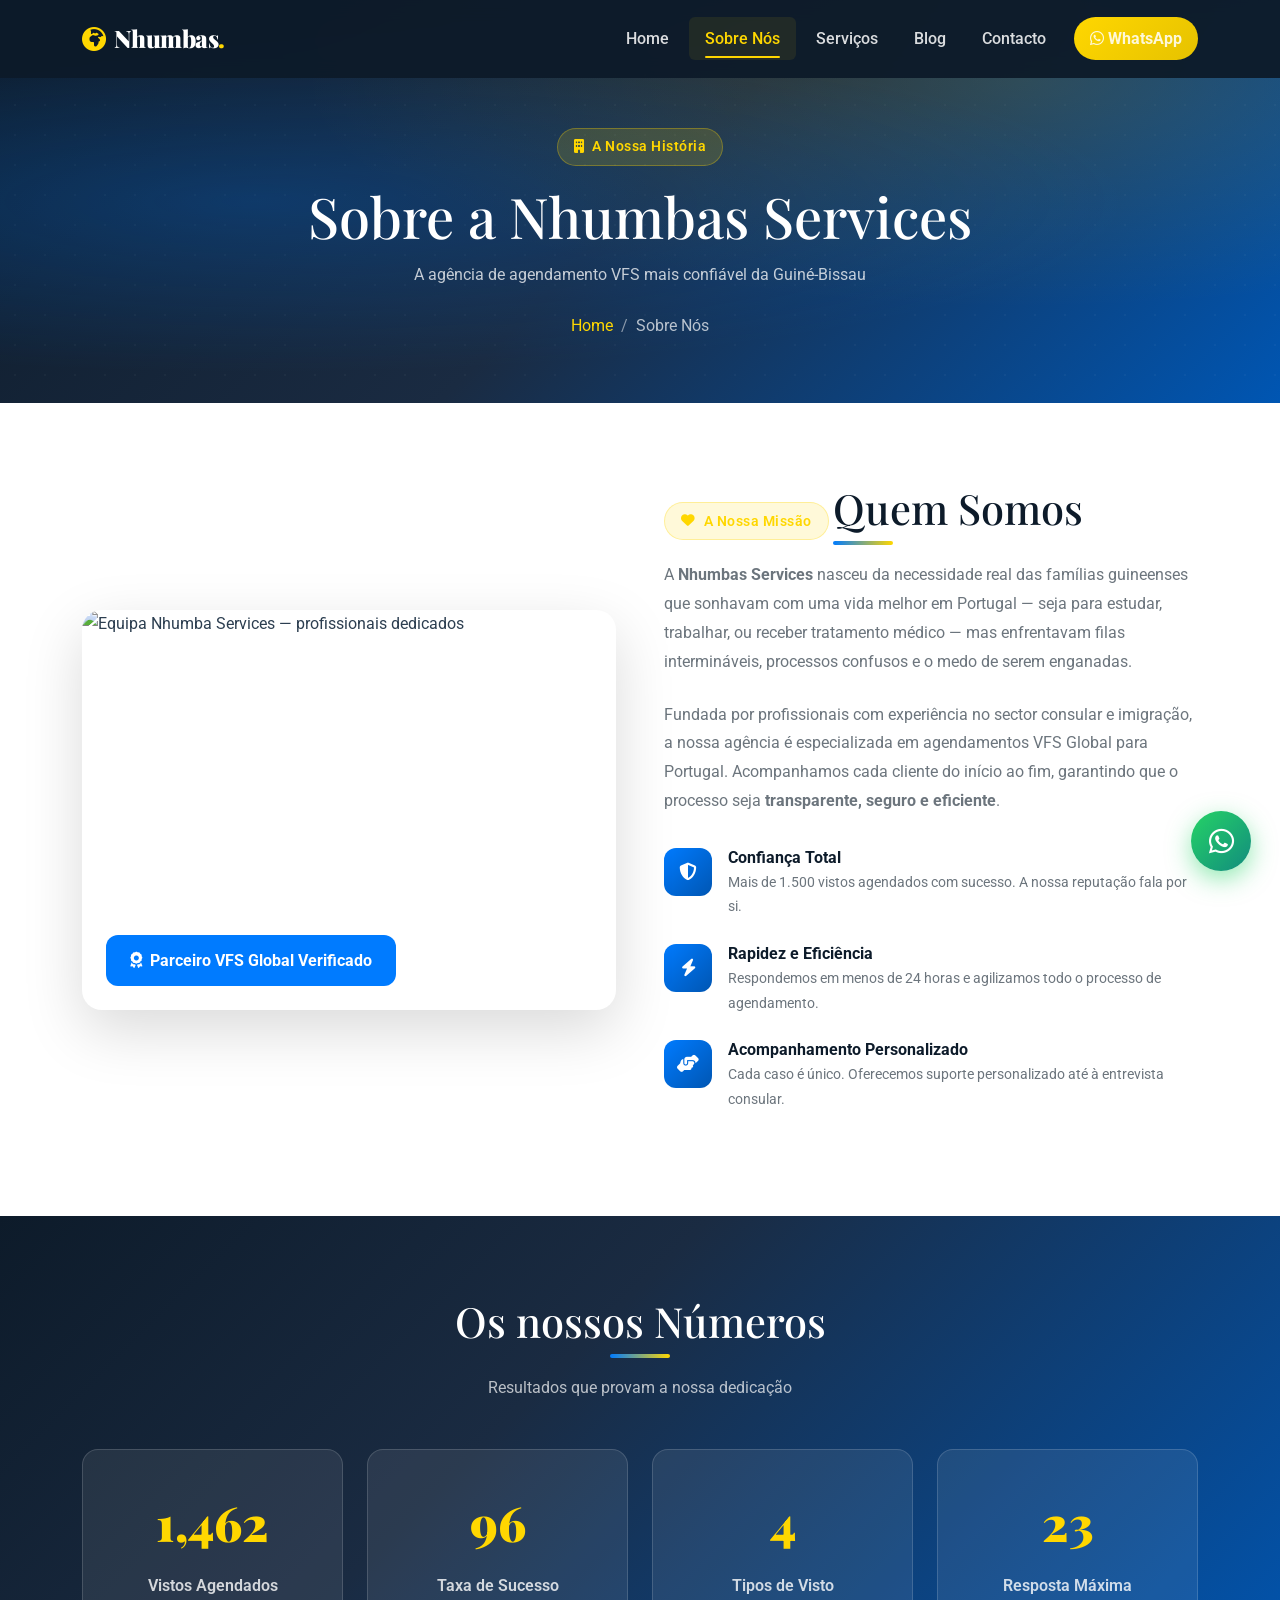
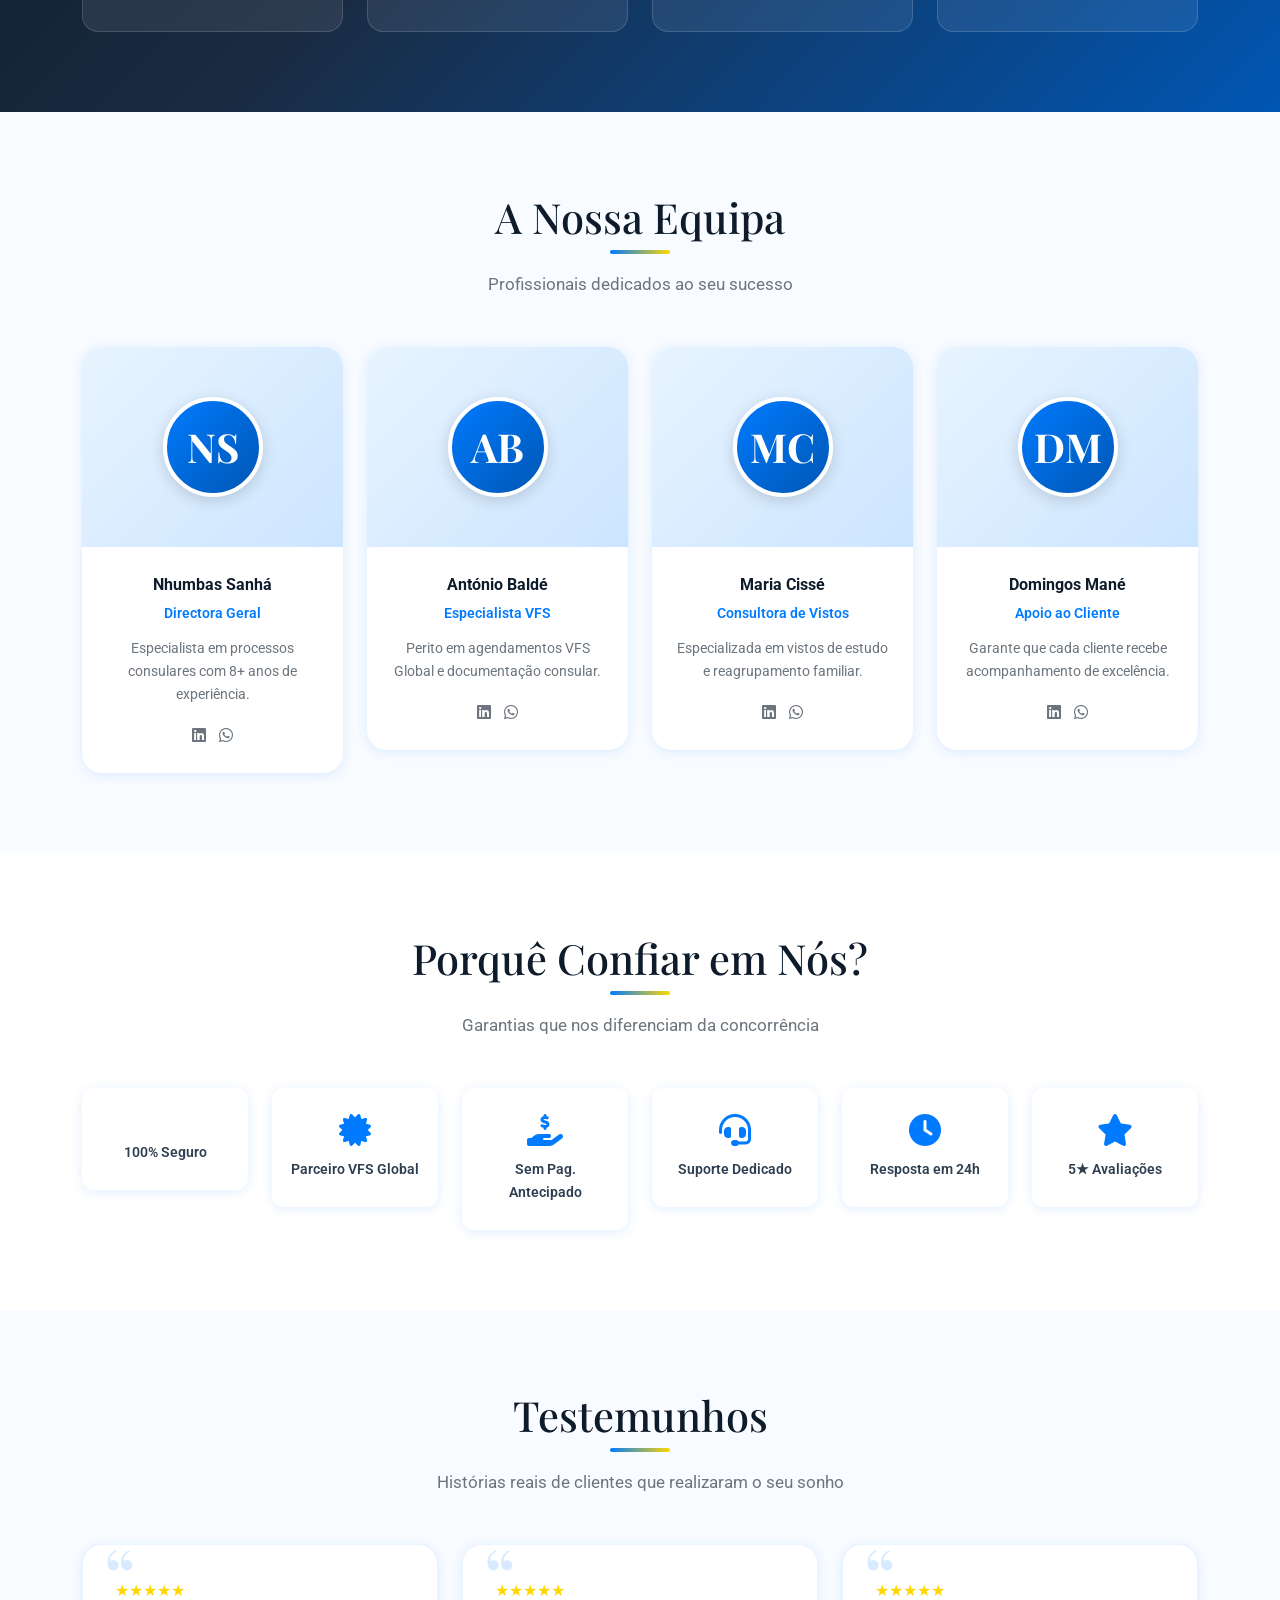
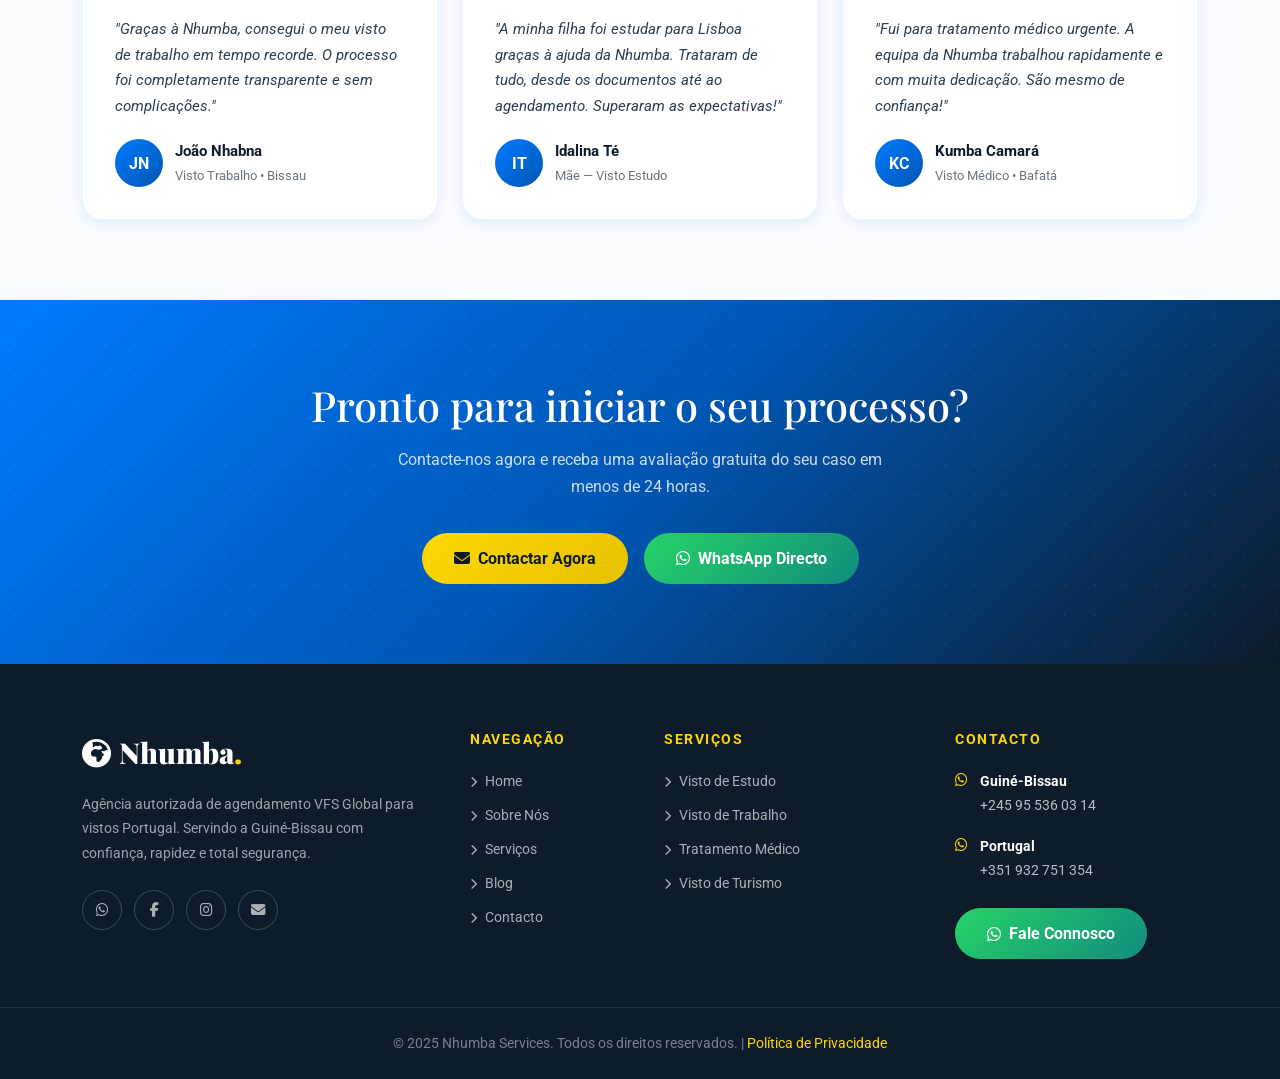
==== commit e9b9c09d: "Fix WhatsApp number in about page links" ====
--- a/about.html
+++ b/about.html
@@ -29,7 +29,7 @@
         <li class="nav-item"><a class="nav-link" href="services.html">Serviços</a></li>
         <li class="nav-item"><a class="nav-link" href="blog.html">Blog</a></li>
         <li class="nav-item"><a class="nav-link" href="contact.html">Contacto</a></li>
-        <li class="nav-item"><a class="nav-link nav-cta" href="https://wa.me/24595536314" target="_blank" rel="noopener"><i class="fab fa-whatsapp"></i> WhatsApp</a></li>
+        <li class="nav-item"><a class="nav-link nav-cta" href="https://wa.me/245955360314" target="_blank" rel="noopener"><i class="fab fa-whatsapp"></i> WhatsApp</a></li>
       </ul>
     </div>
   </div>
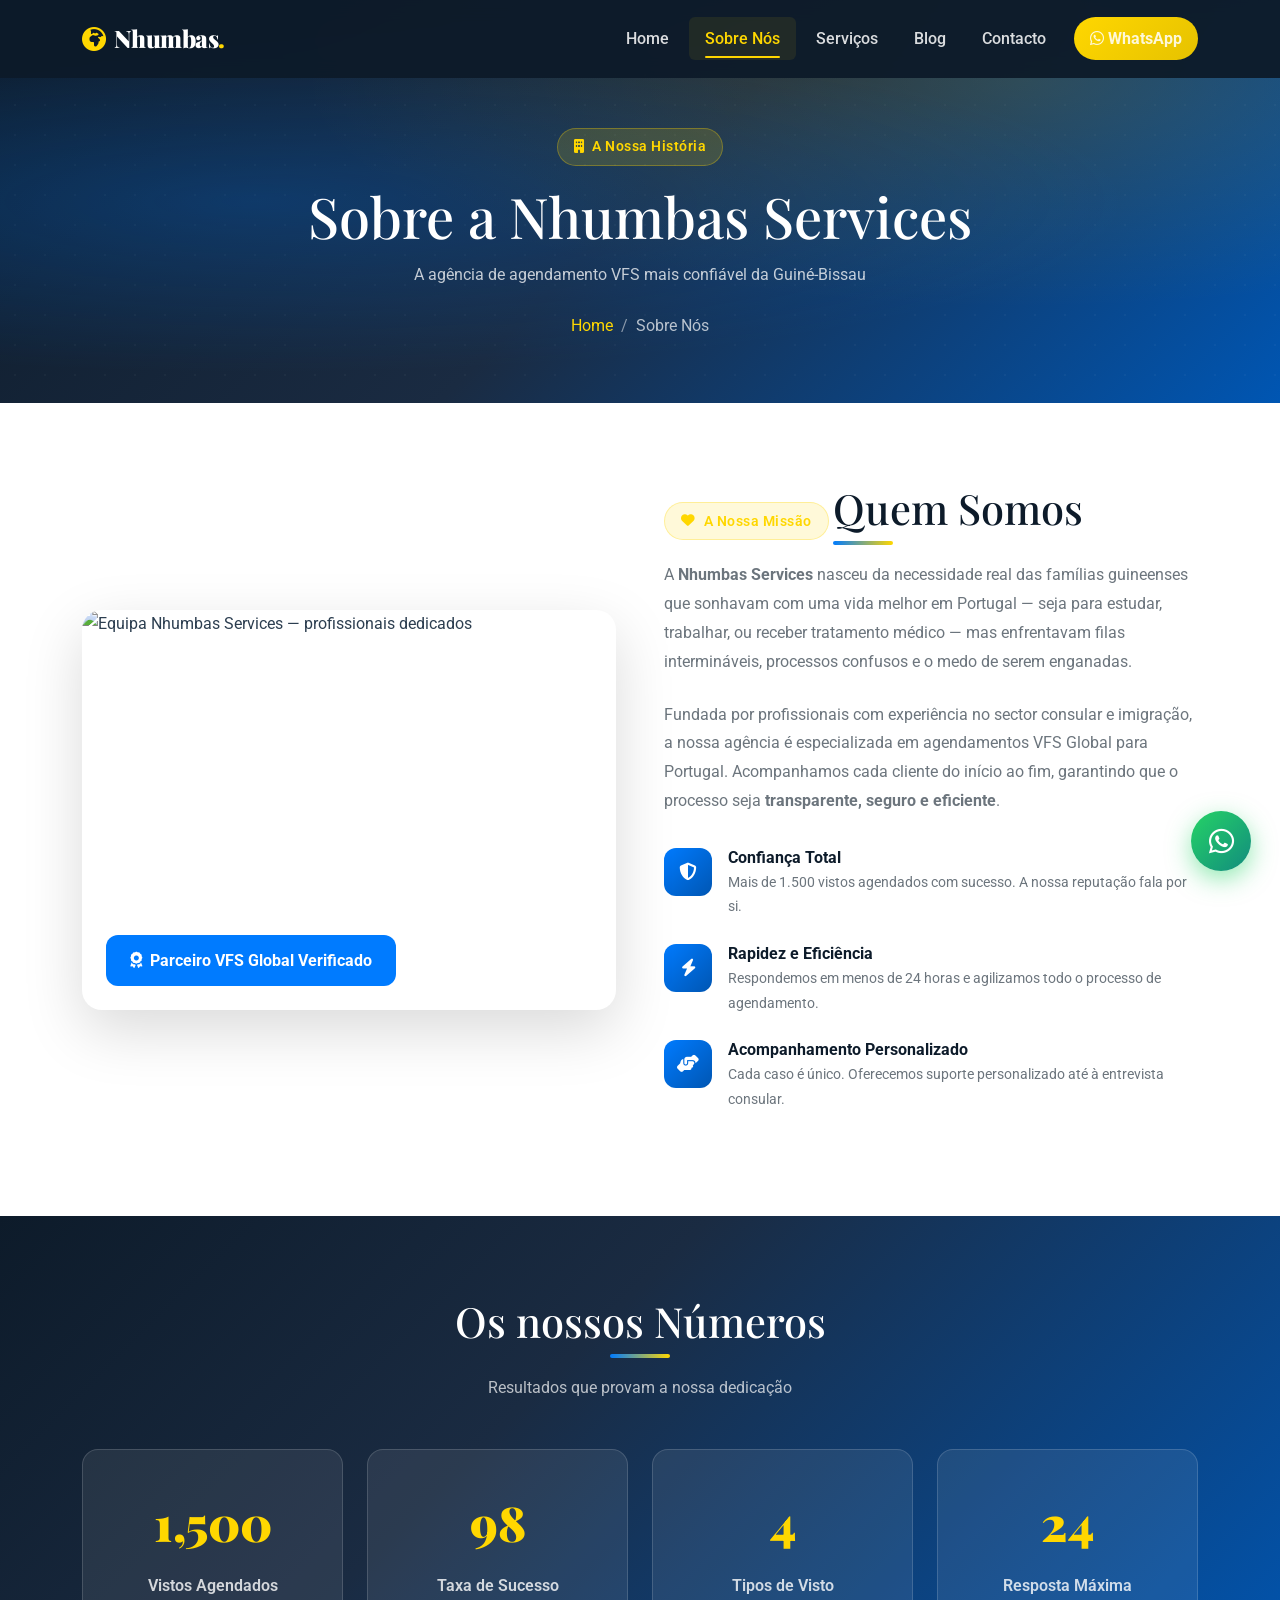
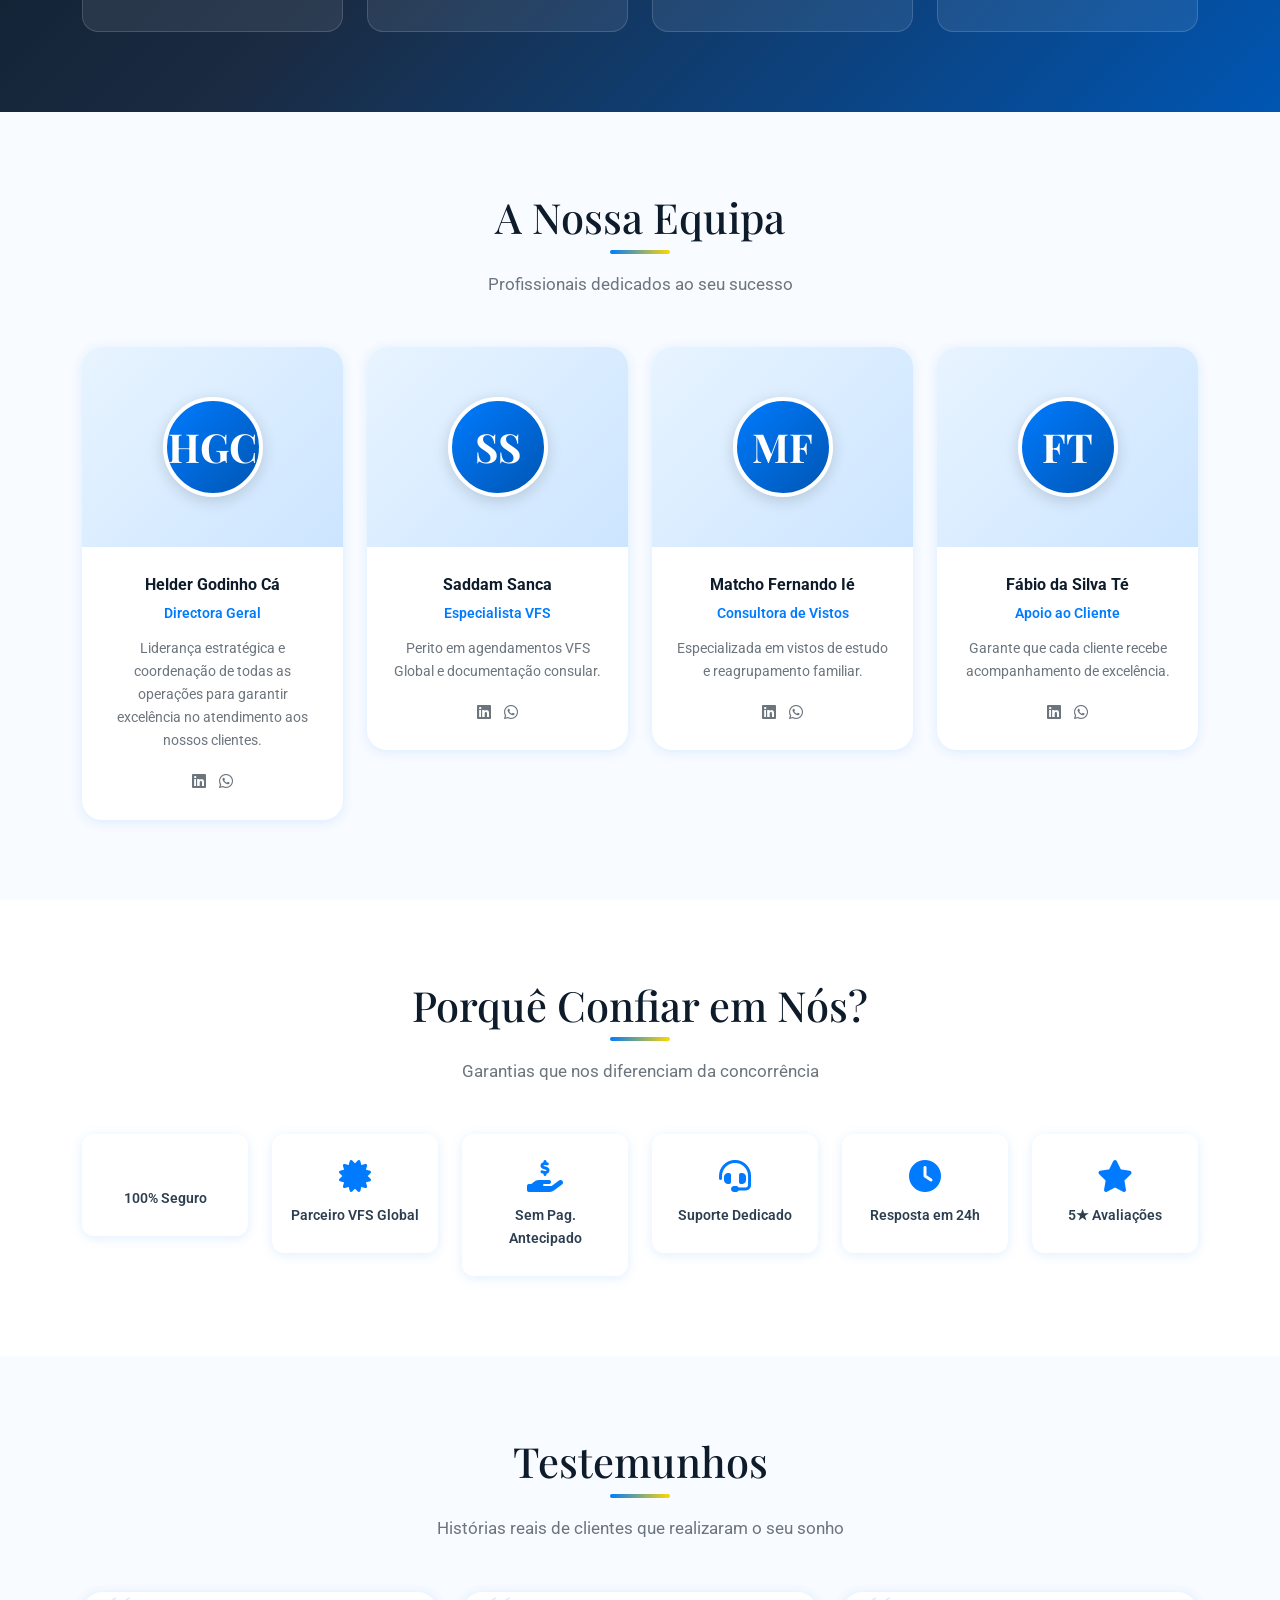
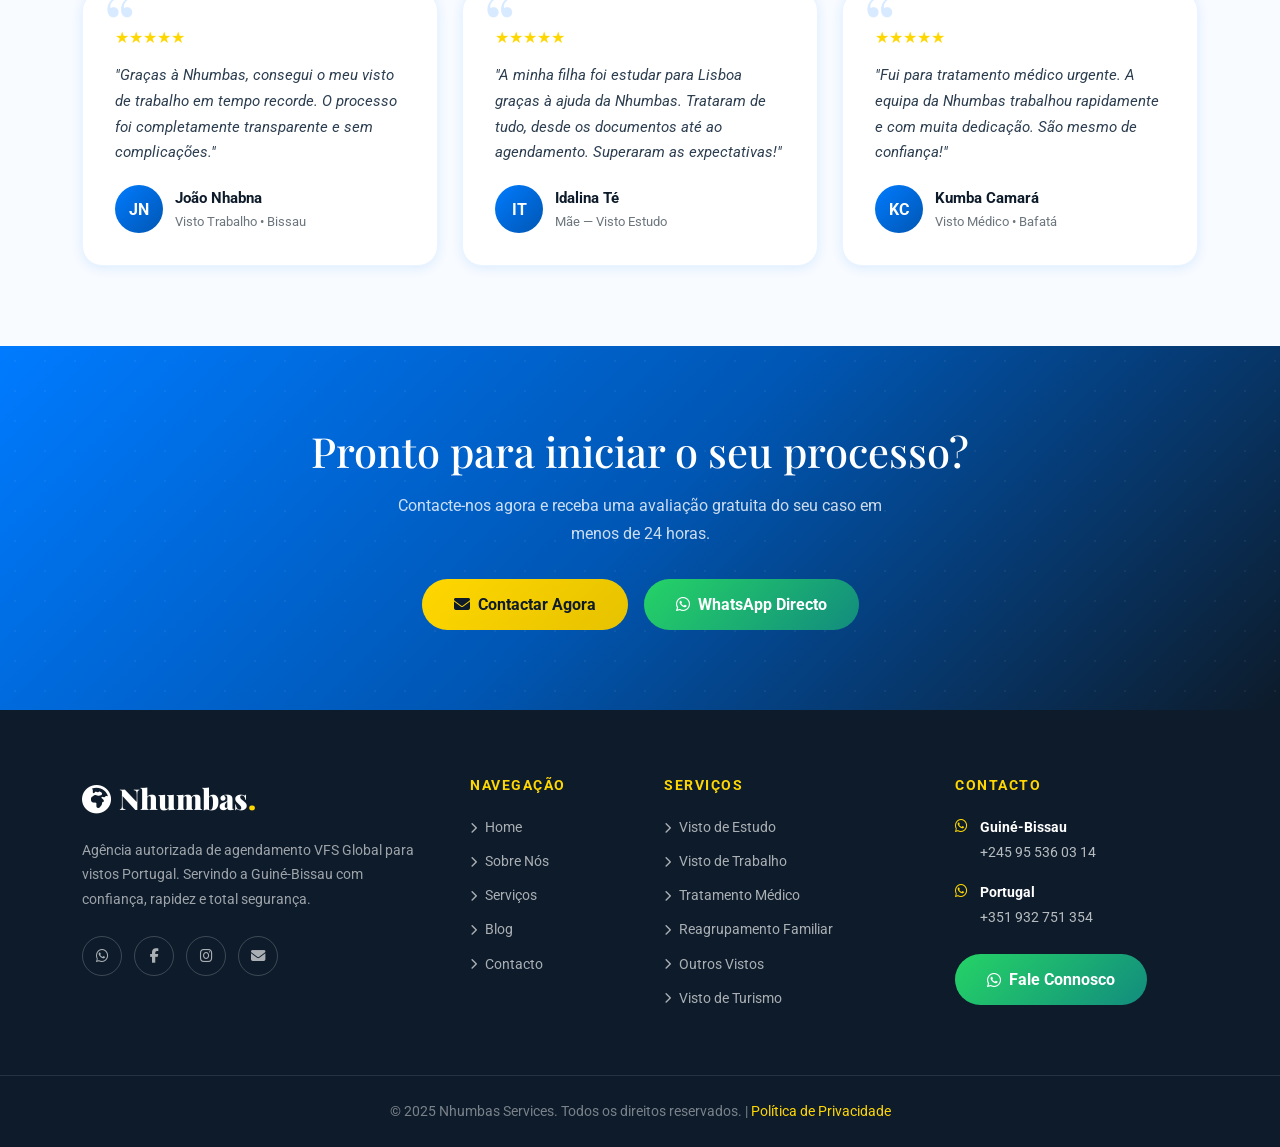
==== commit b7facbdd: "Update: add new visa categories (Reagrupamento Familiar, Outros), update Via Verde work visa content" ====
--- a/about.html
+++ b/about.html
@@ -5,6 +5,7 @@
   <meta name="viewport" content="width=device-width, initial-scale=1.0"/>
   <title>Sobre Nós — Nhumbas Services | Agência VFS Guiné-Bissau</title>
   <meta name="description" content="Conheça a Nhumbas Services, a agência mais confiável da Guiné-Bissau para agendamentos VFS Global. A nossa história, missão e equipa."/>
+  <link rel="icon" href="favicon.svg" type="image/svg+xml">
   <link rel="preconnect" href="https://fonts.googleapis.com"/>
   <link rel="preconnect" href="https://fonts.gstatic.com" crossorigin/>
   <link href="https://fonts.googleapis.com/css2?family=Roboto:wght@300;400;500;700;900&family=Playfair+Display:wght@700;900&display=swap" rel="stylesheet"/>
@@ -66,7 +67,7 @@
       <div class="col-lg-6" data-aos="fade-right">
         <div class="about-img-wrap">
           <img src="https://images.unsplash.com/photo-1529156069898-49953e39b3ac?w=800&q=80"
-               alt="Equipa Nhumba Services — profissionais dedicados" />
+               alt="Equipa Nhumbas Services — profissionais dedicados" />
           <div class="about-img-badge">
             <i class="fas fa-award me-2"></i>Parceiro VFS Global Verificado
           </div>
@@ -159,12 +160,12 @@
       <div class="col-sm-6 col-lg-3" data-aos="fade-up" data-aos-delay="0">
         <div class="team-card">
           <div class="team-img-wrap">
-            <div class="team-avatar">NS</div>
+            <div class="team-avatar">HGC</div>
           </div>
           <div class="team-info">
-            <div class="team-name">Nhumbas Sanhá</div>
+            <div class="team-name" translate="no">Helder Godinho Cá</div>
             <div class="team-role">Directora Geral</div>
-            <p style="color:var(--text-light);font-size:.85rem;margin-bottom:1rem;">Especialista em processos consulares com 8+ anos de experiência.</p>
+            <p style="color:var(--text-light);font-size:.85rem;margin-bottom:1rem;">Liderança estratégica e coordenação de todas as operações para garantir excelência no atendimento aos nossos clientes.</p>
             <div class="team-social">
               <a href="#" aria-label="LinkedIn"><i class="fab fa-linkedin"></i></a>
               <a href="https://wa.me/245955360314" aria-label="WhatsApp"><i class="fab fa-whatsapp"></i></a>
@@ -175,10 +176,10 @@
       <div class="col-sm-6 col-lg-3" data-aos="fade-up" data-aos-delay="100">
         <div class="team-card">
           <div class="team-img-wrap">
-            <div class="team-avatar">AB</div>
+            <div class="team-avatar">SS</div>
           </div>
           <div class="team-info">
-            <div class="team-name">António Baldé</div>
+            <div class="team-name">Saddam Sanca</div>
             <div class="team-role">Especialista VFS</div>
             <p style="color:var(--text-light);font-size:.85rem;margin-bottom:1rem;">Perito em agendamentos VFS Global e documentação consular.</p>
             <div class="team-social">
@@ -191,10 +192,10 @@
       <div class="col-sm-6 col-lg-3" data-aos="fade-up" data-aos-delay="200">
         <div class="team-card">
           <div class="team-img-wrap">
-            <div class="team-avatar">MC</div>
+            <div class="team-avatar">MF</div>
           </div>
           <div class="team-info">
-            <div class="team-name">Maria Cissé</div>
+            <div class="team-name">Matcho Fernando Ié</div>
             <div class="team-role">Consultora de Vistos</div>
             <p style="color:var(--text-light);font-size:.85rem;margin-bottom:1rem;">Especializada em vistos de estudo e reagrupamento familiar.</p>
             <div class="team-social">
@@ -207,10 +208,10 @@
       <div class="col-sm-6 col-lg-3" data-aos="fade-up" data-aos-delay="300">
         <div class="team-card">
           <div class="team-img-wrap">
-            <div class="team-avatar">DM</div>
+            <div class="team-avatar">FT</div>
           </div>
           <div class="team-info">
-            <div class="team-name">Domingos Mané</div>
+            <div class="team-name">Fábio da Silva Té</div>
             <div class="team-role">Apoio ao Cliente</div>
             <p style="color:var(--text-light);font-size:.85rem;margin-bottom:1rem;">Garante que cada cliente recebe acompanhamento de excelência.</p>
             <div class="team-social">
@@ -287,7 +288,7 @@
       <div class="col-md-6 col-lg-4" data-aos="fade-up" data-aos-delay="0">
         <div class="testimonial-card h-100">
           <div class="testimonial-stars">★★★★★</div>
-          <p class="testimonial-text">"Graças à Nhumba, consegui o meu visto de trabalho em tempo recorde. O processo foi completamente transparente e sem complicações."</p>
+          <p class="testimonial-text">"Graças à Nhumbas, consegui o meu visto de trabalho em tempo recorde. O processo foi completamente transparente e sem complicações."</p>
           <div class="testimonial-author">
             <div class="author-avatar">JN</div>
             <div><div class="author-name">João Nhabna</div><div class="author-role">Visto Trabalho • Bissau</div></div>
@@ -297,7 +298,7 @@
       <div class="col-md-6 col-lg-4" data-aos="fade-up" data-aos-delay="100">
         <div class="testimonial-card h-100">
           <div class="testimonial-stars">★★★★★</div>
-          <p class="testimonial-text">"A minha filha foi estudar para Lisboa graças à ajuda da Nhumba. Trataram de tudo, desde os documentos até ao agendamento. Superaram as expectativas!"</p>
+          <p class="testimonial-text">"A minha filha foi estudar para Lisboa graças à ajuda da Nhumbas. Trataram de tudo, desde os documentos até ao agendamento. Superaram as expectativas!"</p>
           <div class="testimonial-author">
             <div class="author-avatar">IT</div>
             <div><div class="author-name">Idalina Té</div><div class="author-role">Mãe — Visto Estudo</div></div>
@@ -307,7 +308,7 @@
       <div class="col-md-6 col-lg-4" data-aos="fade-up" data-aos-delay="200">
         <div class="testimonial-card h-100">
           <div class="testimonial-stars">★★★★★</div>
-          <p class="testimonial-text">"Fui para tratamento médico urgente. A equipa da Nhumba trabalhou rapidamente e com muita dedicação. São mesmo de confiança!"</p>
+          <p class="testimonial-text">"Fui para tratamento médico urgente. A equipa da Nhumbas trabalhou rapidamente e com muita dedicação. São mesmo de confiança!"</p>
           <div class="testimonial-author">
             <div class="author-avatar">KC</div>
             <div><div class="author-name">Kumba Camará</div><div class="author-role">Visto Médico • Bafatá</div></div>
@@ -337,13 +338,13 @@
   <div class="container">
     <div class="row g-5">
       <div class="col-lg-4 col-md-6">
-        <div class="footer-brand"><i class="fas fa-globe-africa me-2"></i>Nhumba<span>.</span></div>
+        <div class="footer-brand"><i class="fas fa-globe-africa me-2"></i>Nhumbas<span>.</span></div>
         <p class="footer-desc">Agência autorizada de agendamento VFS Global para vistos Portugal. Servindo a Guiné-Bissau com confiança, rapidez e total segurança.</p>
         <div class="footer-social">
           <a href="https://wa.me/245955360314" target="_blank" rel="noopener" aria-label="WhatsApp"><i class="fab fa-whatsapp"></i></a>
           <a href="#" aria-label="Facebook"><i class="fab fa-facebook-f"></i></a>
           <a href="#" aria-label="Instagram"><i class="fab fa-instagram"></i></a>
-          <a href="mailto:info@nhumbaservices.com" aria-label="Email"><i class="fas fa-envelope"></i></a>
+          <a href="mailto:info@Nhumbaservices.com" aria-label="Email"><i class="fas fa-envelope"></i></a>
         </div>
       </div>
       <div class="col-lg-2 col-md-6 col-6">
@@ -362,6 +363,8 @@
           <li><a href="services.html#estudo"><i class="fas fa-chevron-right"></i> Visto de Estudo</a></li>
           <li><a href="services.html#trabalho"><i class="fas fa-chevron-right"></i> Visto de Trabalho</a></li>
           <li><a href="services.html#medico"><i class="fas fa-chevron-right"></i> Tratamento Médico</a></li>
+          <li><a href="services.html#reagrupamento"><i class="fas fa-chevron-right"></i> Reagrupamento Familiar</a></li>
+          <li><a href="services.html#outros"><i class="fas fa-chevron-right"></i> Outros Vistos</a></li>
           <li><a href="services.html#turismo"><i class="fas fa-chevron-right"></i> Visto de Turismo</a></li>
         </ul>
       </div>
@@ -374,7 +377,7 @@
     </div>
   </div>
   <div class="footer-bottom">
-    <div class="container">© 2025 Nhumba Services. Todos os direitos reservados. | <a href="contact.html">Política de Privacidade</a></div>
+    <div class="container">© 2025 Nhumbas Services. Todos os direitos reservados. | <a href="contact.html">Política de Privacidade</a></div>
   </div>
 </footer>
 
@@ -389,3 +392,5 @@
 <script src="assets/js/main.js"></script>
 </body>
 </html>
+
+
--- a/assets/css/style.css
+++ b/assets/css/style.css
@@ -1143,3 +1143,5 @@
 .blog-full-page .page-hero {
   padding: 7rem 0 3rem;
 }
+
+
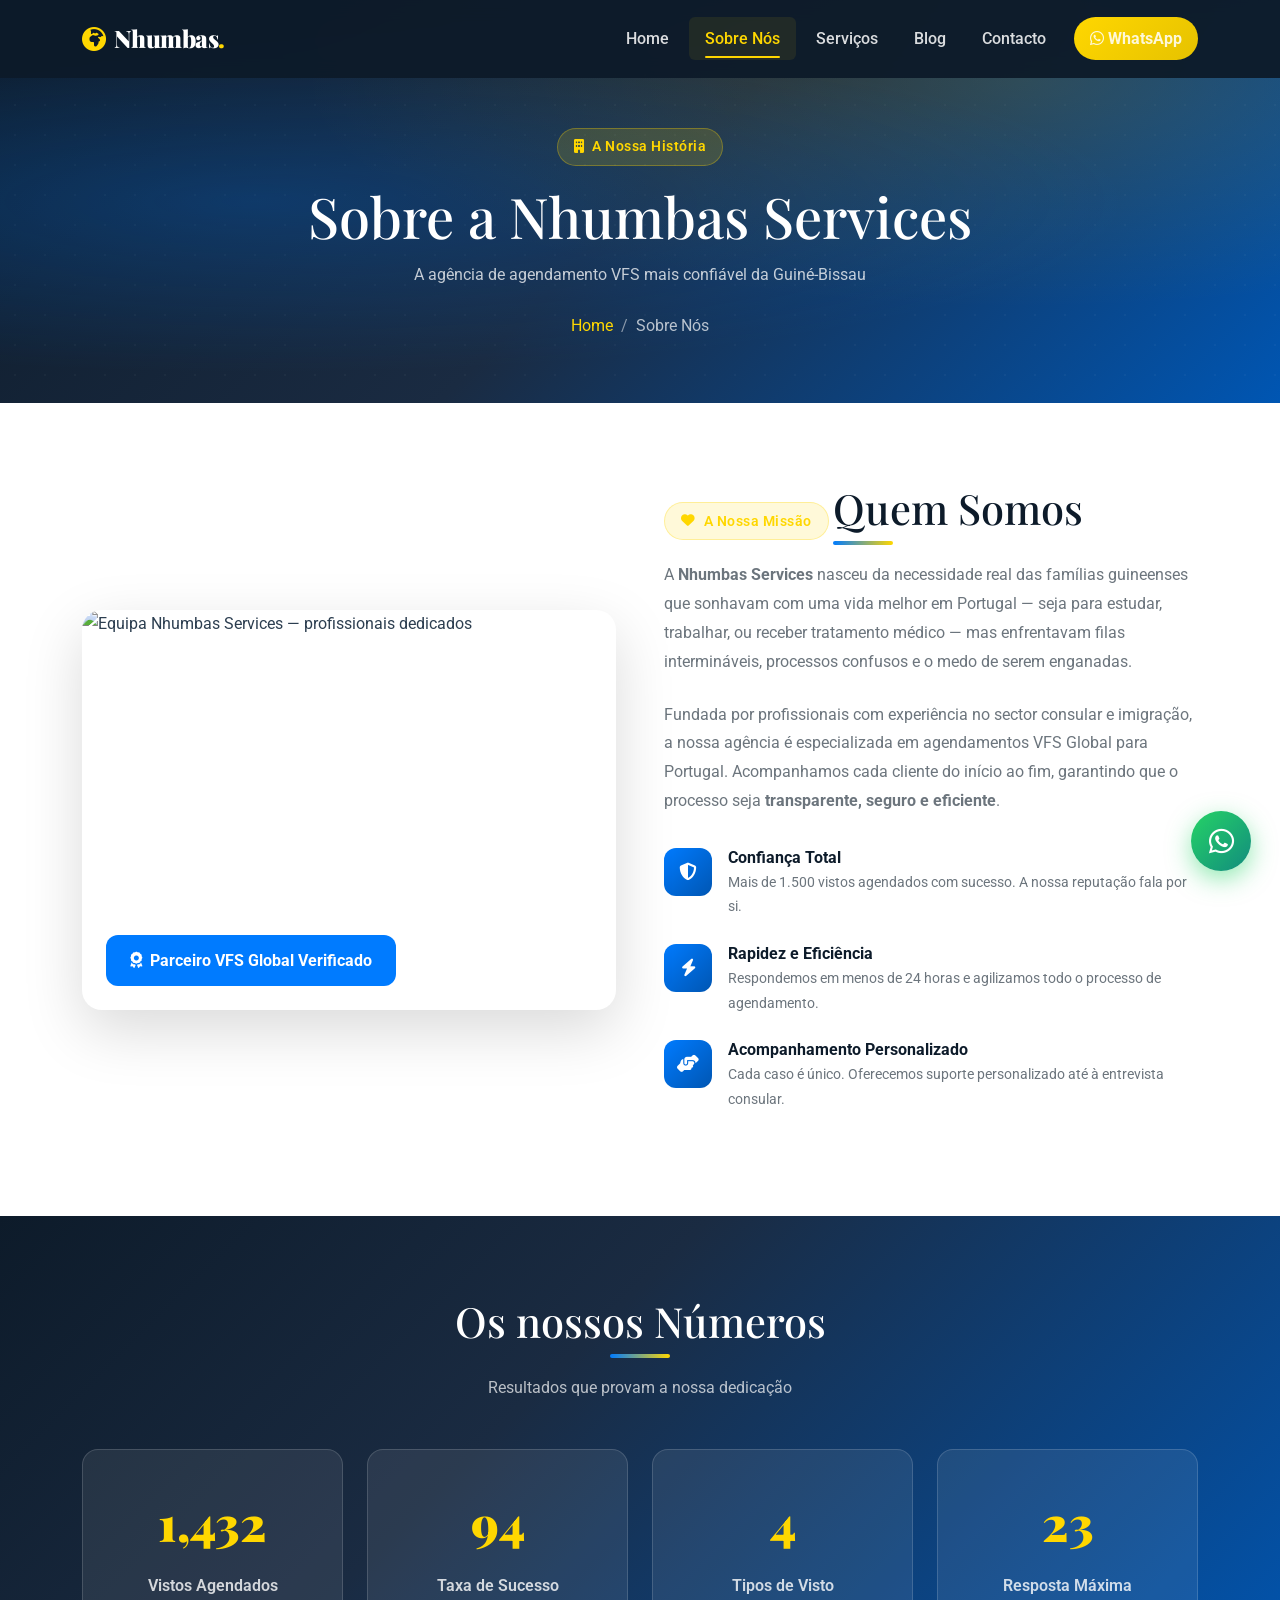
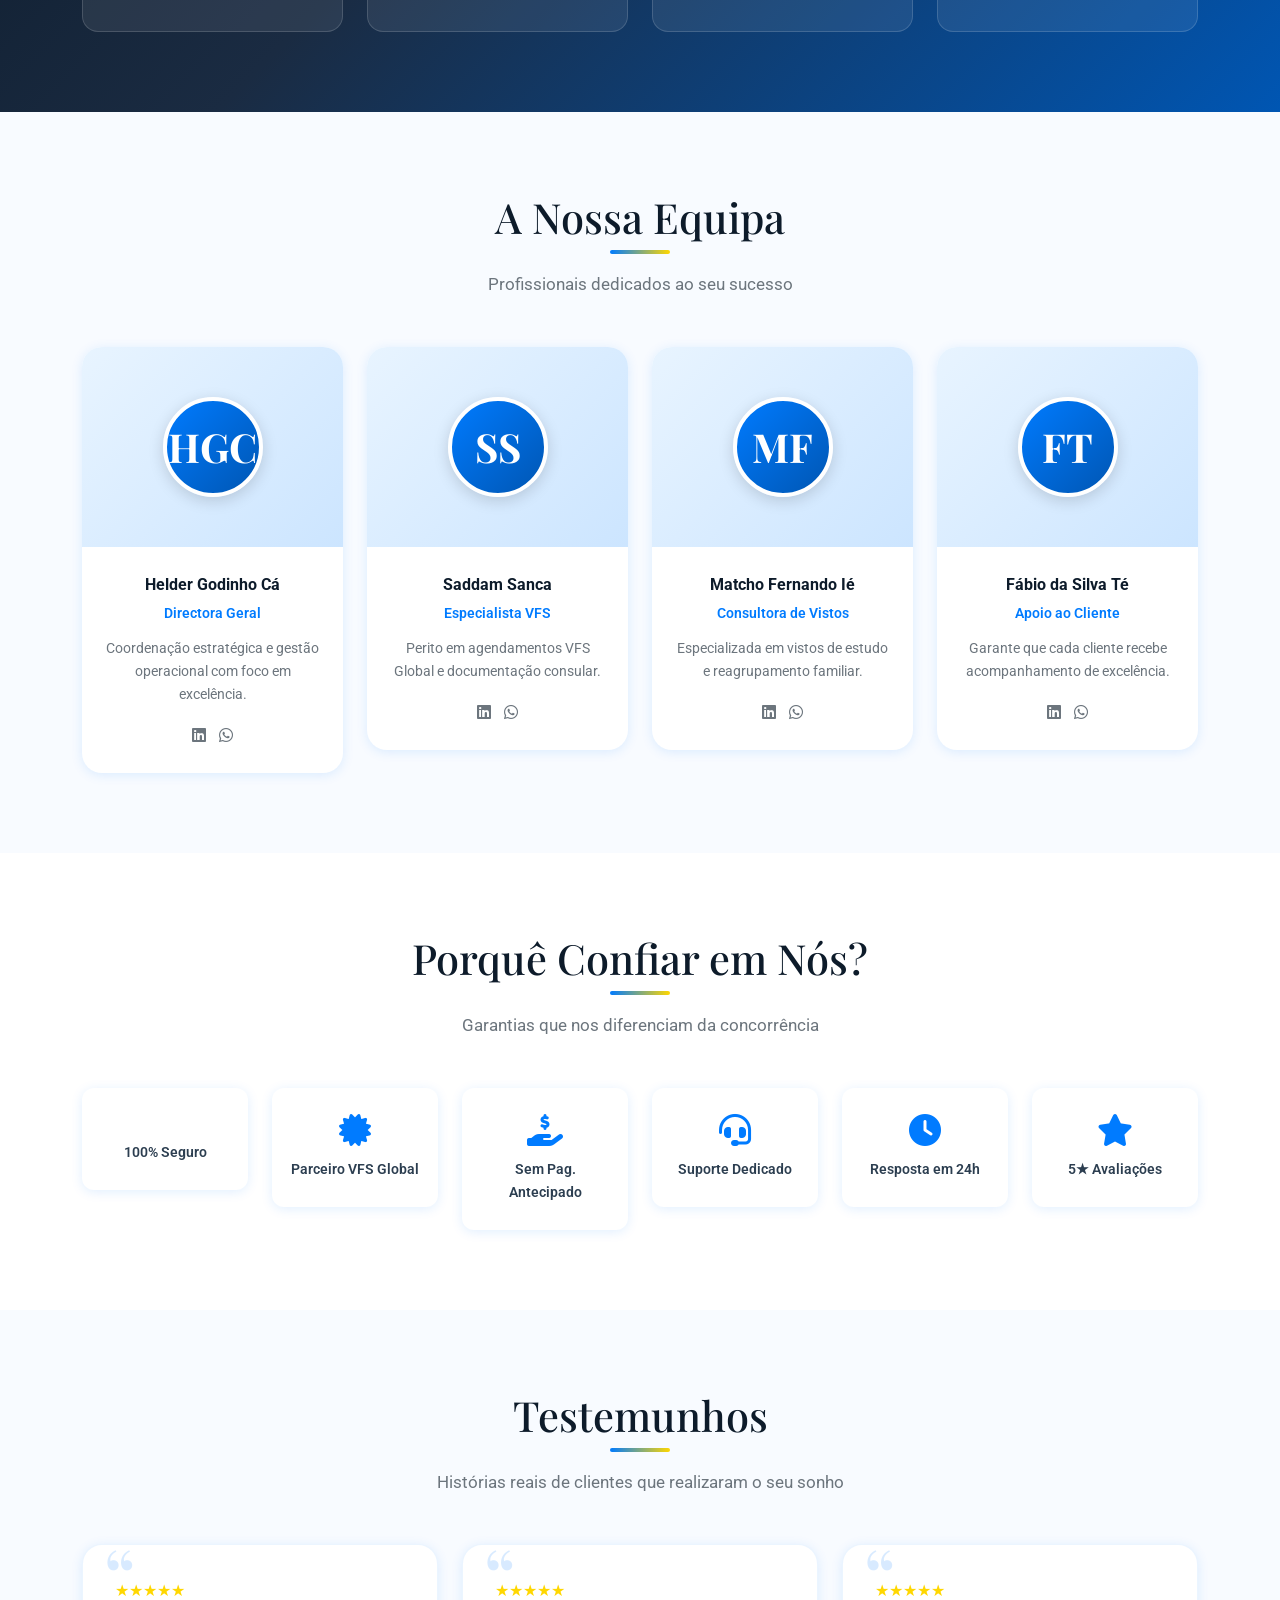
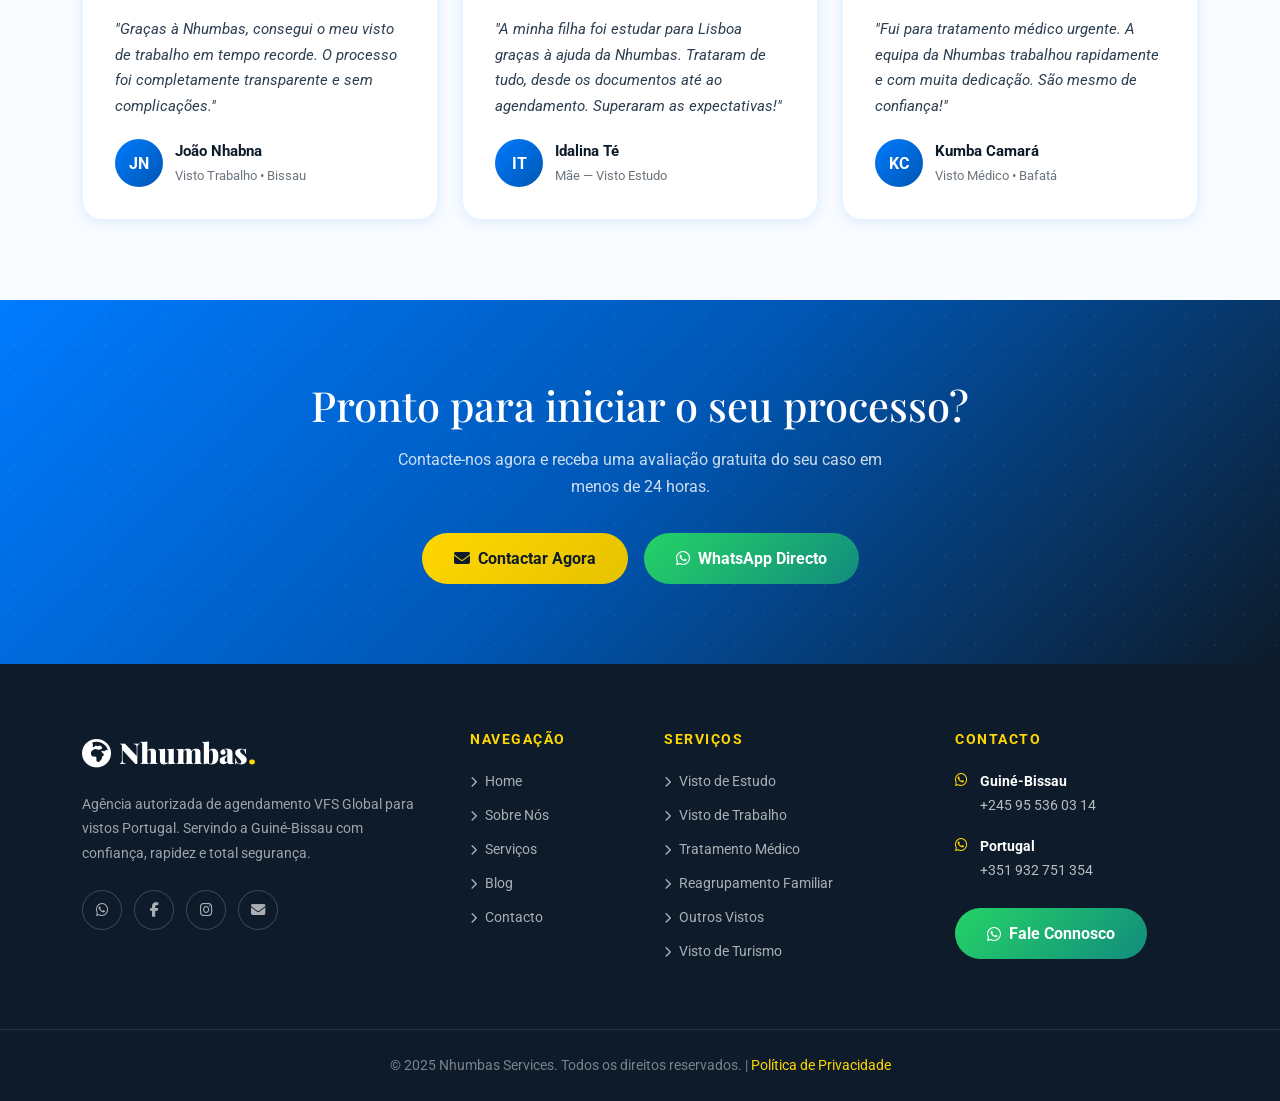
==== commit 09a7fc0b: "Shorten HGC team bio for consistent card layout" ====
--- a/about.html
+++ b/about.html
@@ -165,7 +165,7 @@
           <div class="team-info">
             <div class="team-name" translate="no">Helder Godinho Cá</div>
             <div class="team-role">Directora Geral</div>
-            <p style="color:var(--text-light);font-size:.85rem;margin-bottom:1rem;">Liderança estratégica e coordenação de todas as operações para garantir excelência no atendimento aos nossos clientes.</p>
+            <p style="color:var(--text-light);font-size:.85rem;margin-bottom:1rem;">Coordenação estratégica e gestão operacional com foco em excelência.</p>
             <div class="team-social">
               <a href="#" aria-label="LinkedIn"><i class="fab fa-linkedin"></i></a>
               <a href="https://wa.me/245955360314" aria-label="WhatsApp"><i class="fab fa-whatsapp"></i></a>
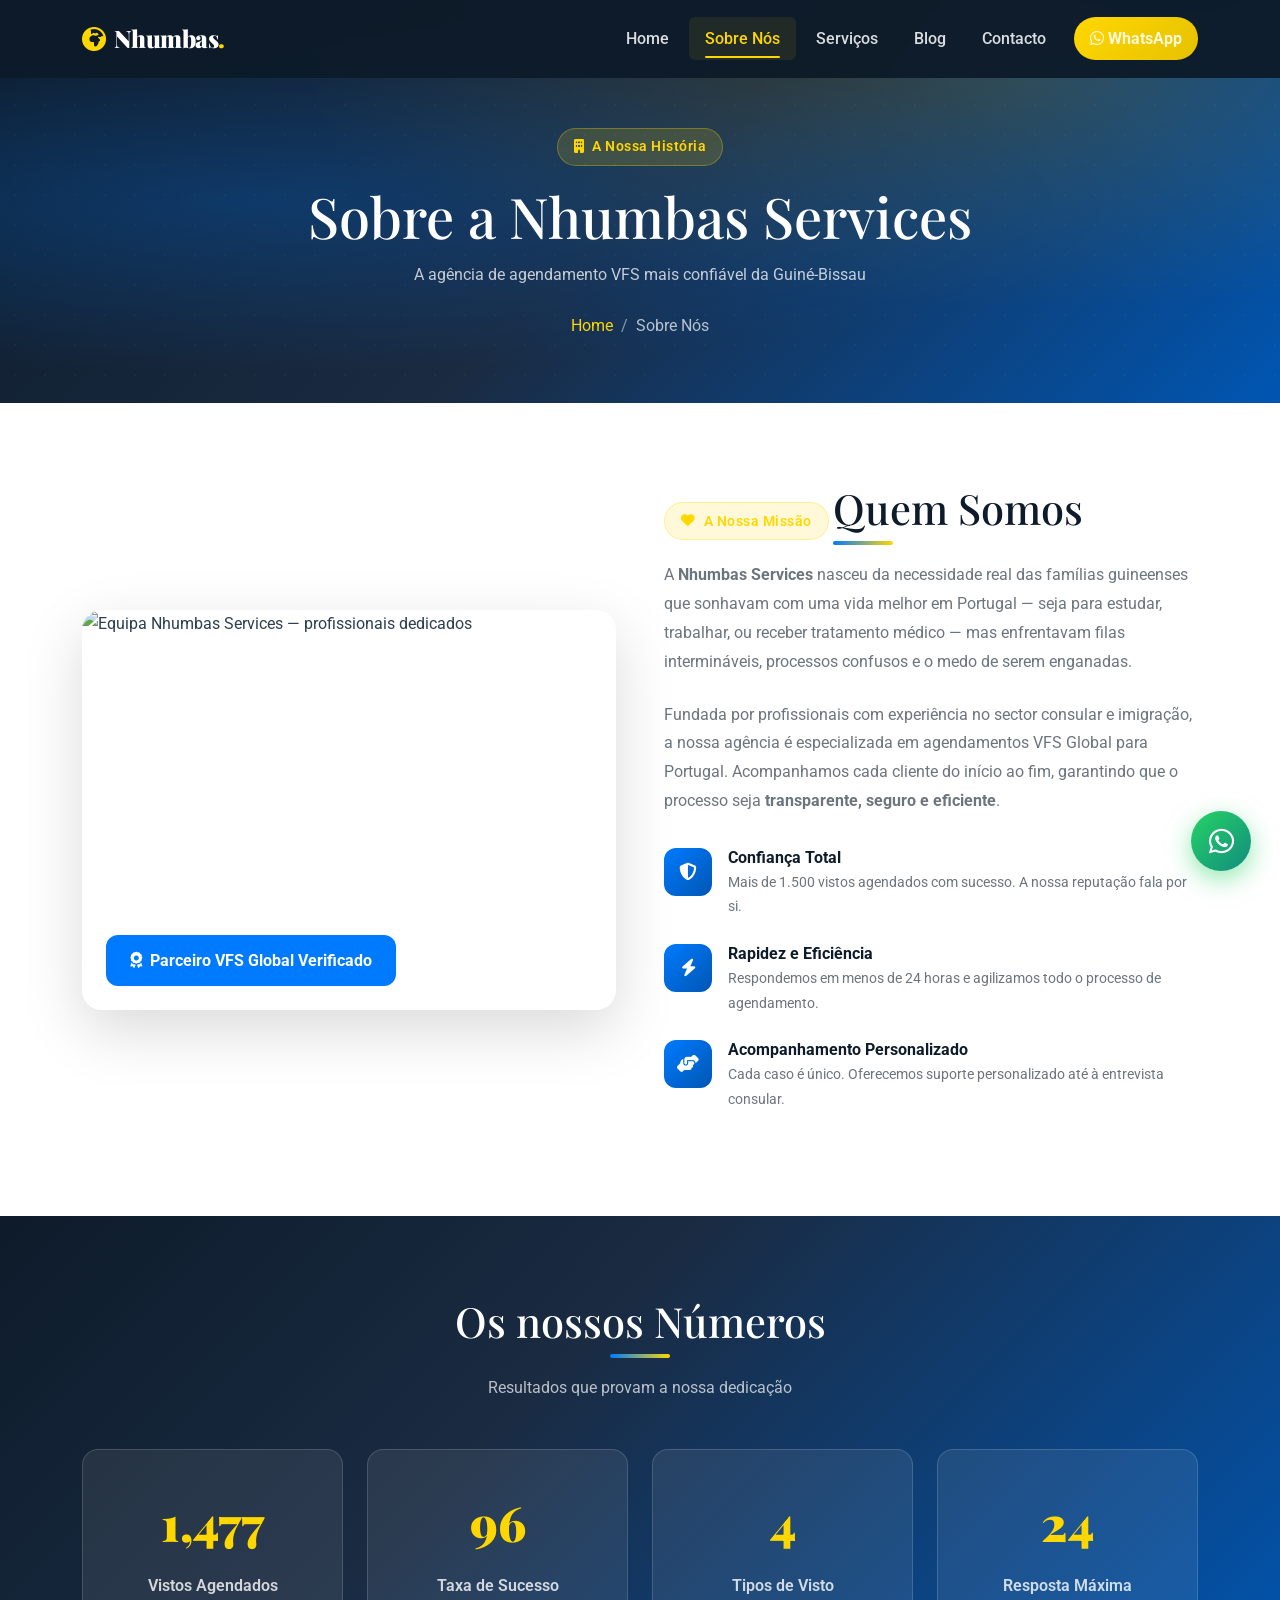
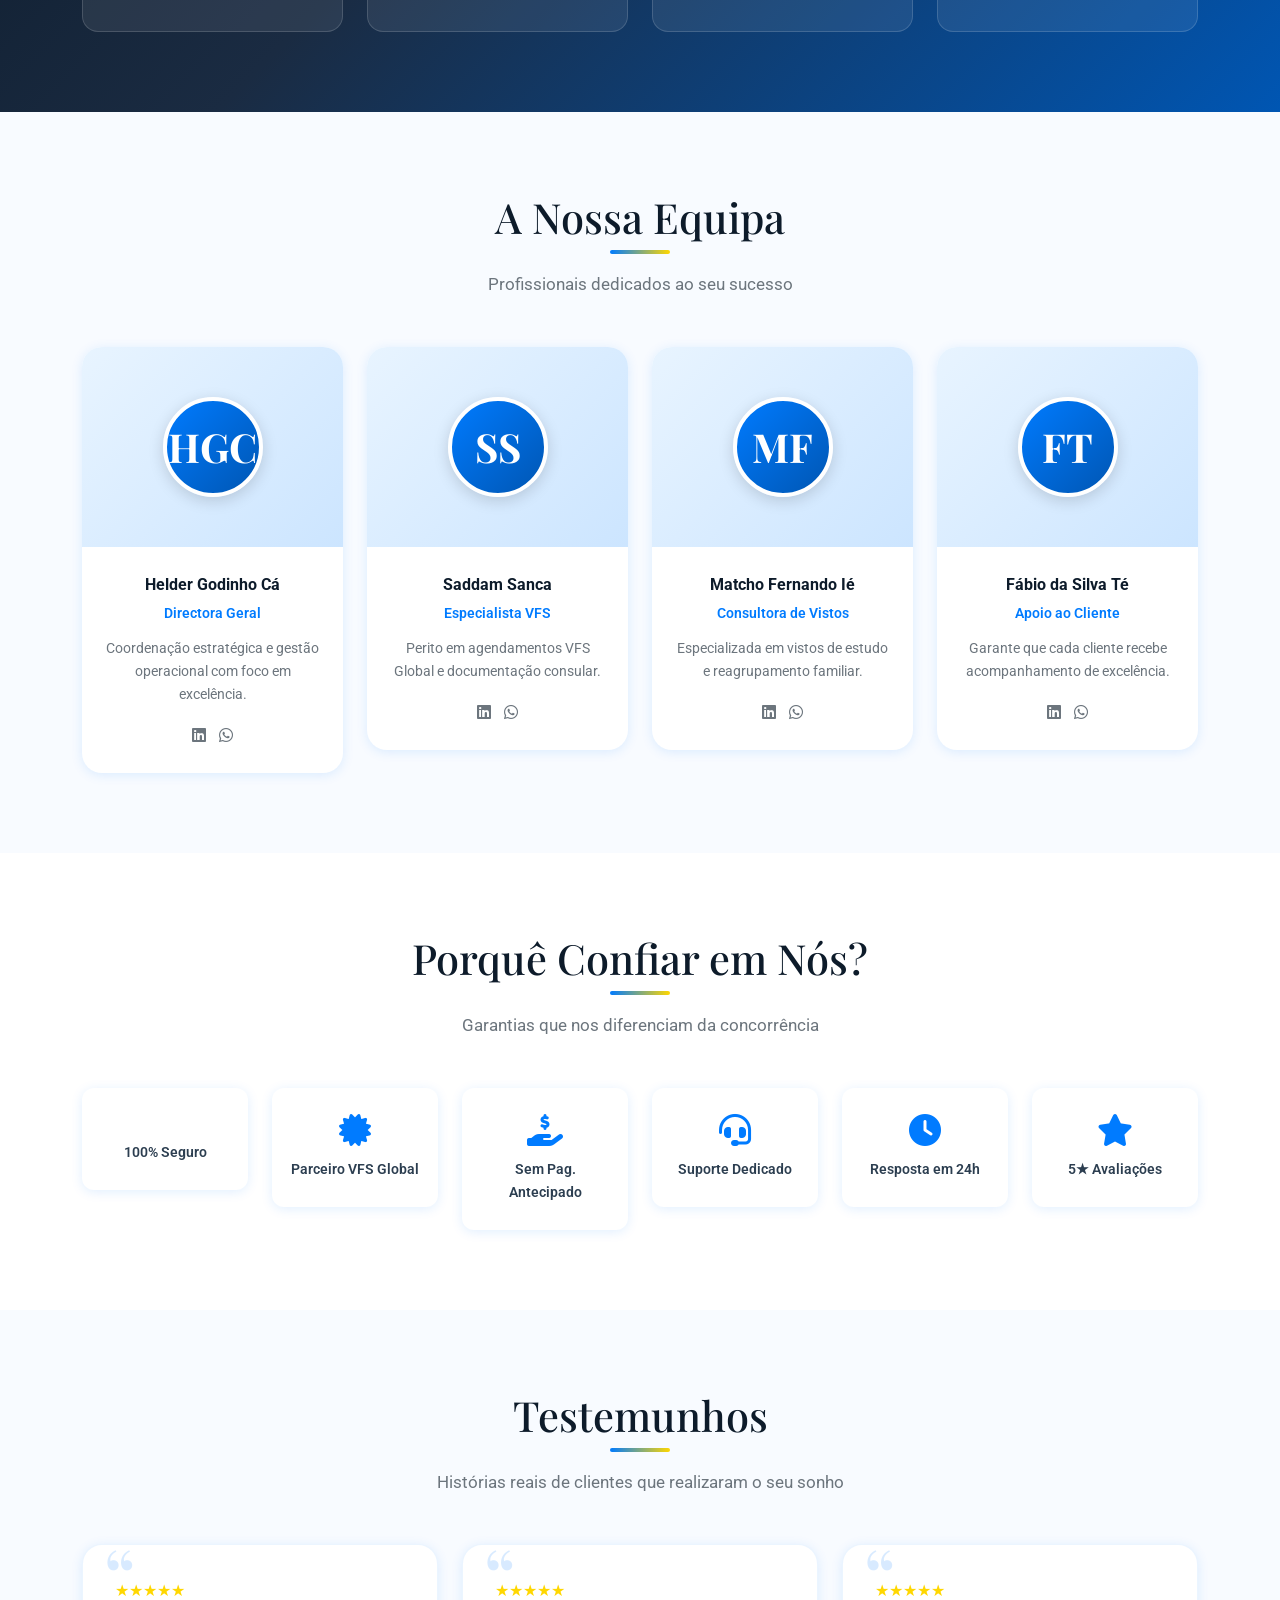
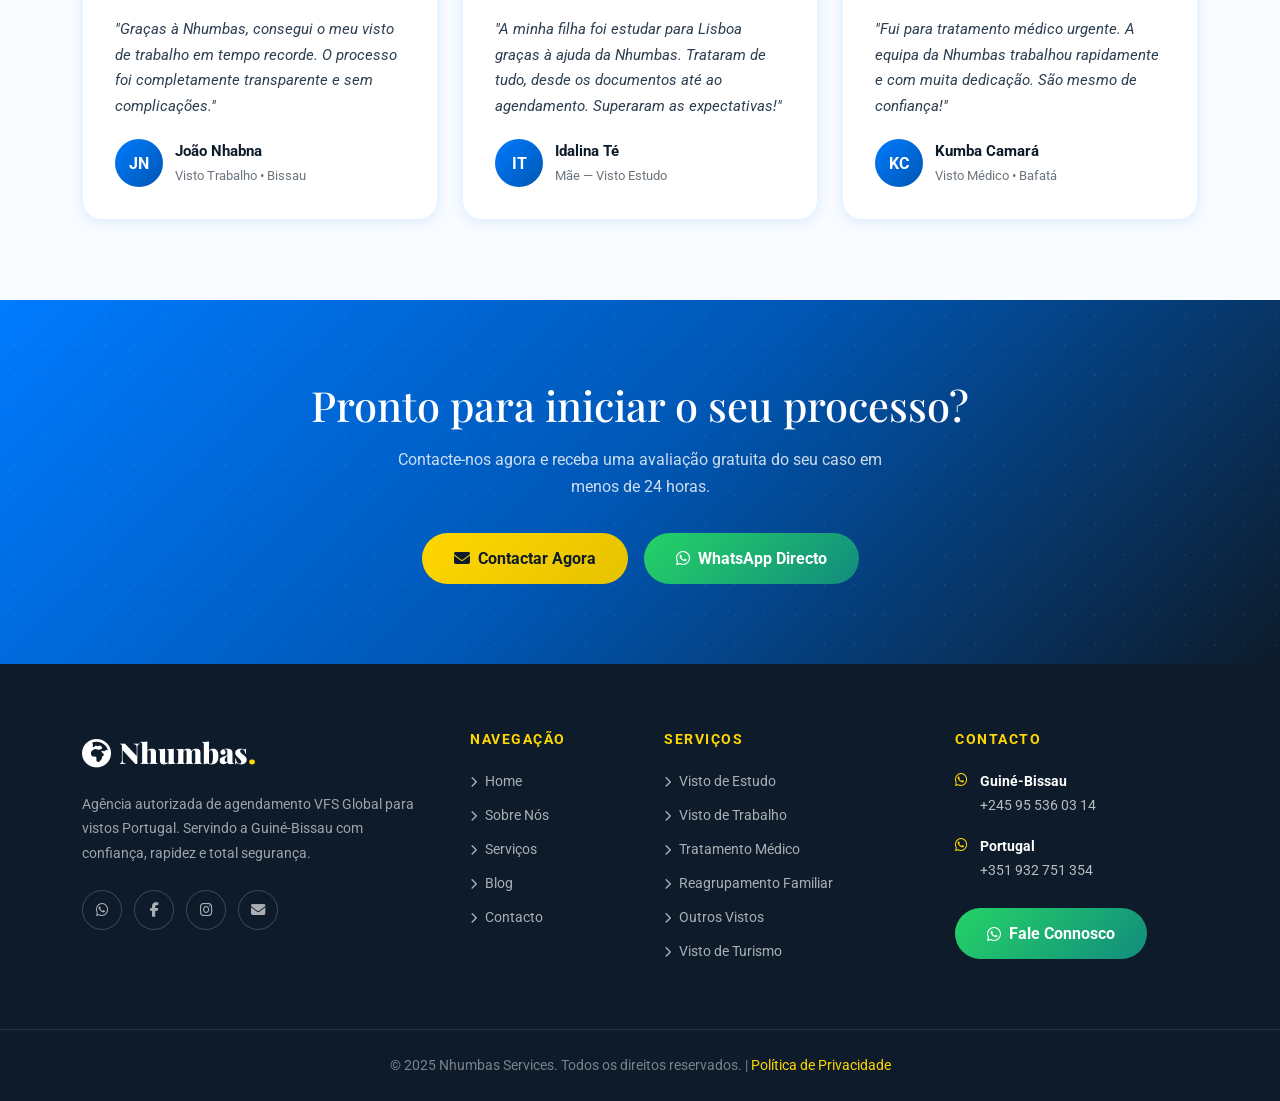
==== commit 34d1db67: "Update favicon to use inline SVG data URI for better browser compatibility" ====
--- a/about.html
+++ b/about.html
@@ -5,7 +5,7 @@
   <meta name="viewport" content="width=device-width, initial-scale=1.0"/>
   <title>Sobre Nós — Nhumbas Services | Agência VFS Guiné-Bissau</title>
   <meta name="description" content="Conheça a Nhumbas Services, a agência mais confiável da Guiné-Bissau para agendamentos VFS Global. A nossa história, missão e equipa."/>
-  <link rel="icon" href="favicon.svg" type="image/svg+xml">
+  <link rel="icon" href="data:image/svg+xml,<svg xmlns='http://www.w3.org/2000/svg' width='32' height='32' viewBox='0 0 32 32'><circle cx='16' cy='16' r='15' fill='%23007bff' stroke='%23fff' stroke-width='1'/><text x='16' y='22' text-anchor='middle' fill='%23fff' font-family='Arial' font-size='18' font-weight='bold'>N</text></svg>" type="image/svg+xml">
   <link rel="preconnect" href="https://fonts.googleapis.com"/>
   <link rel="preconnect" href="https://fonts.gstatic.com" crossorigin/>
   <link href="https://fonts.googleapis.com/css2?family=Roboto:wght@300;400;500;700;900&family=Playfair+Display:wght@700;900&display=swap" rel="stylesheet"/>
